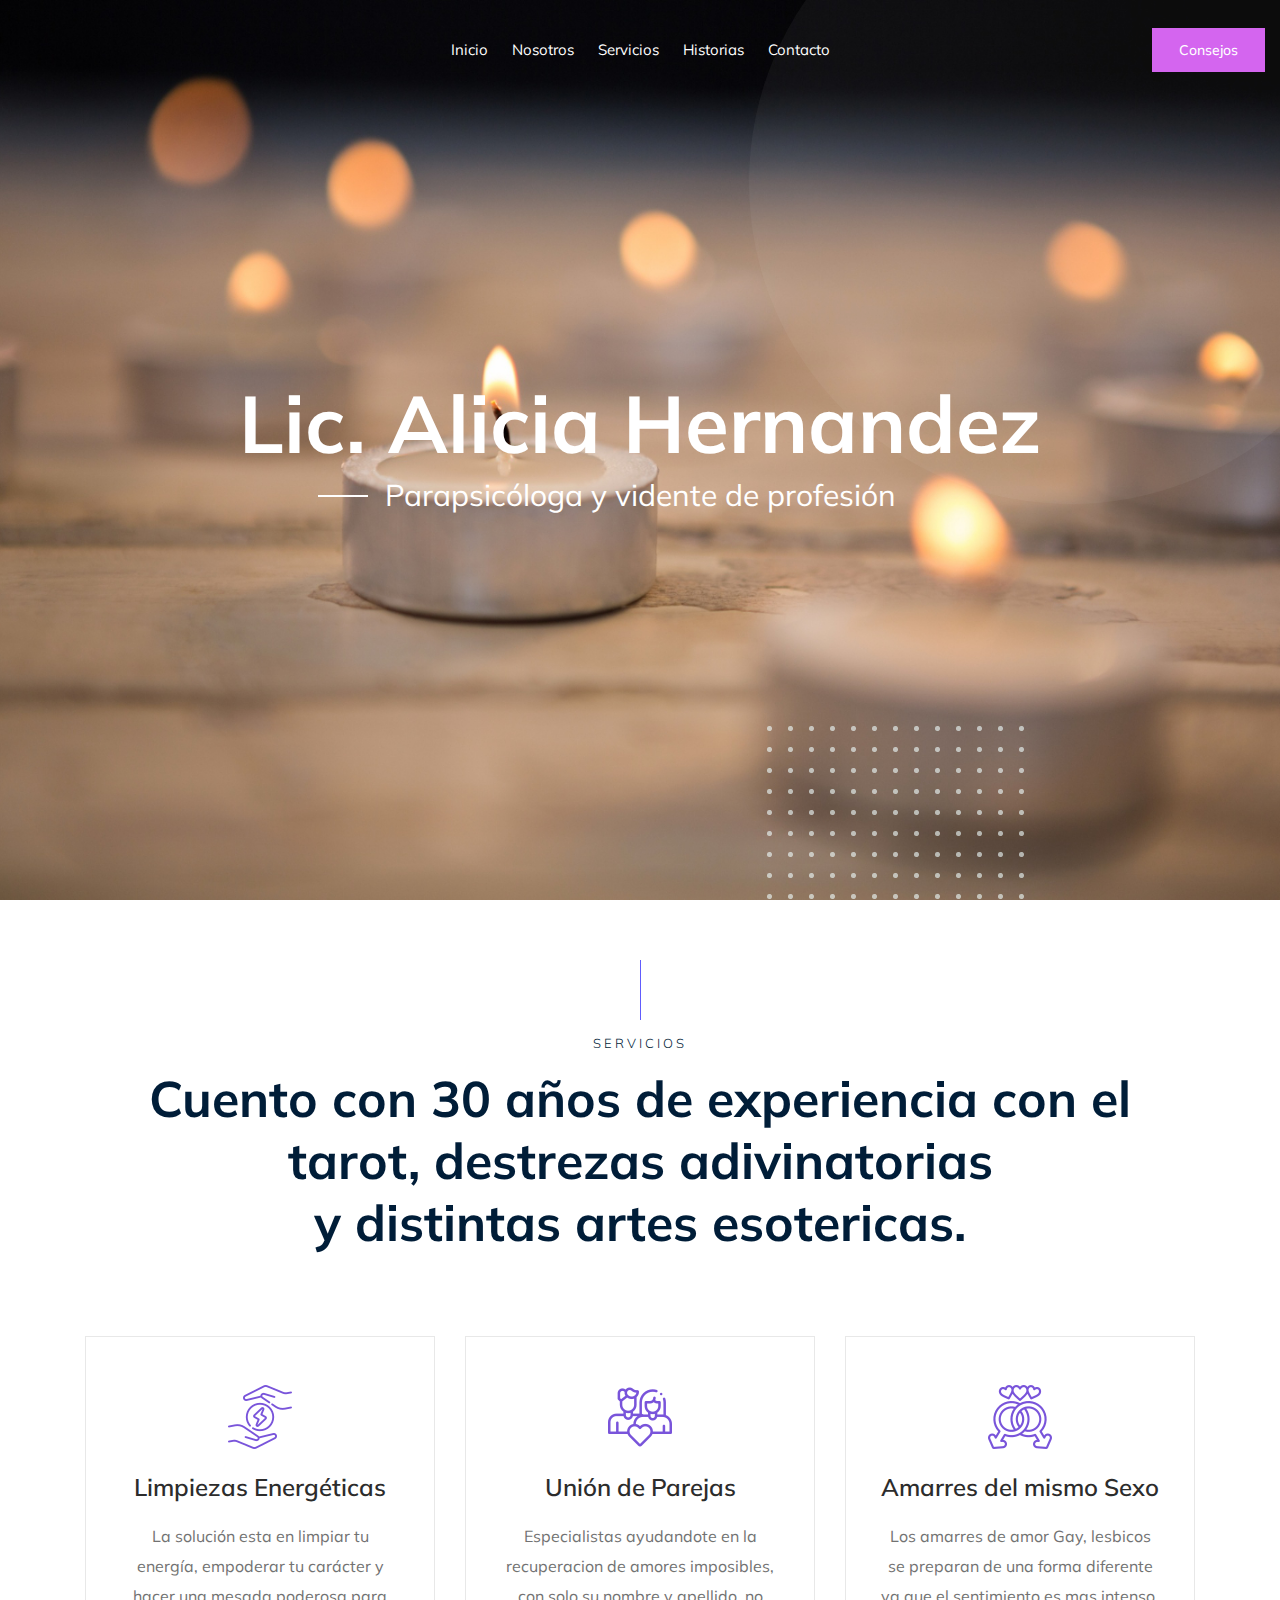
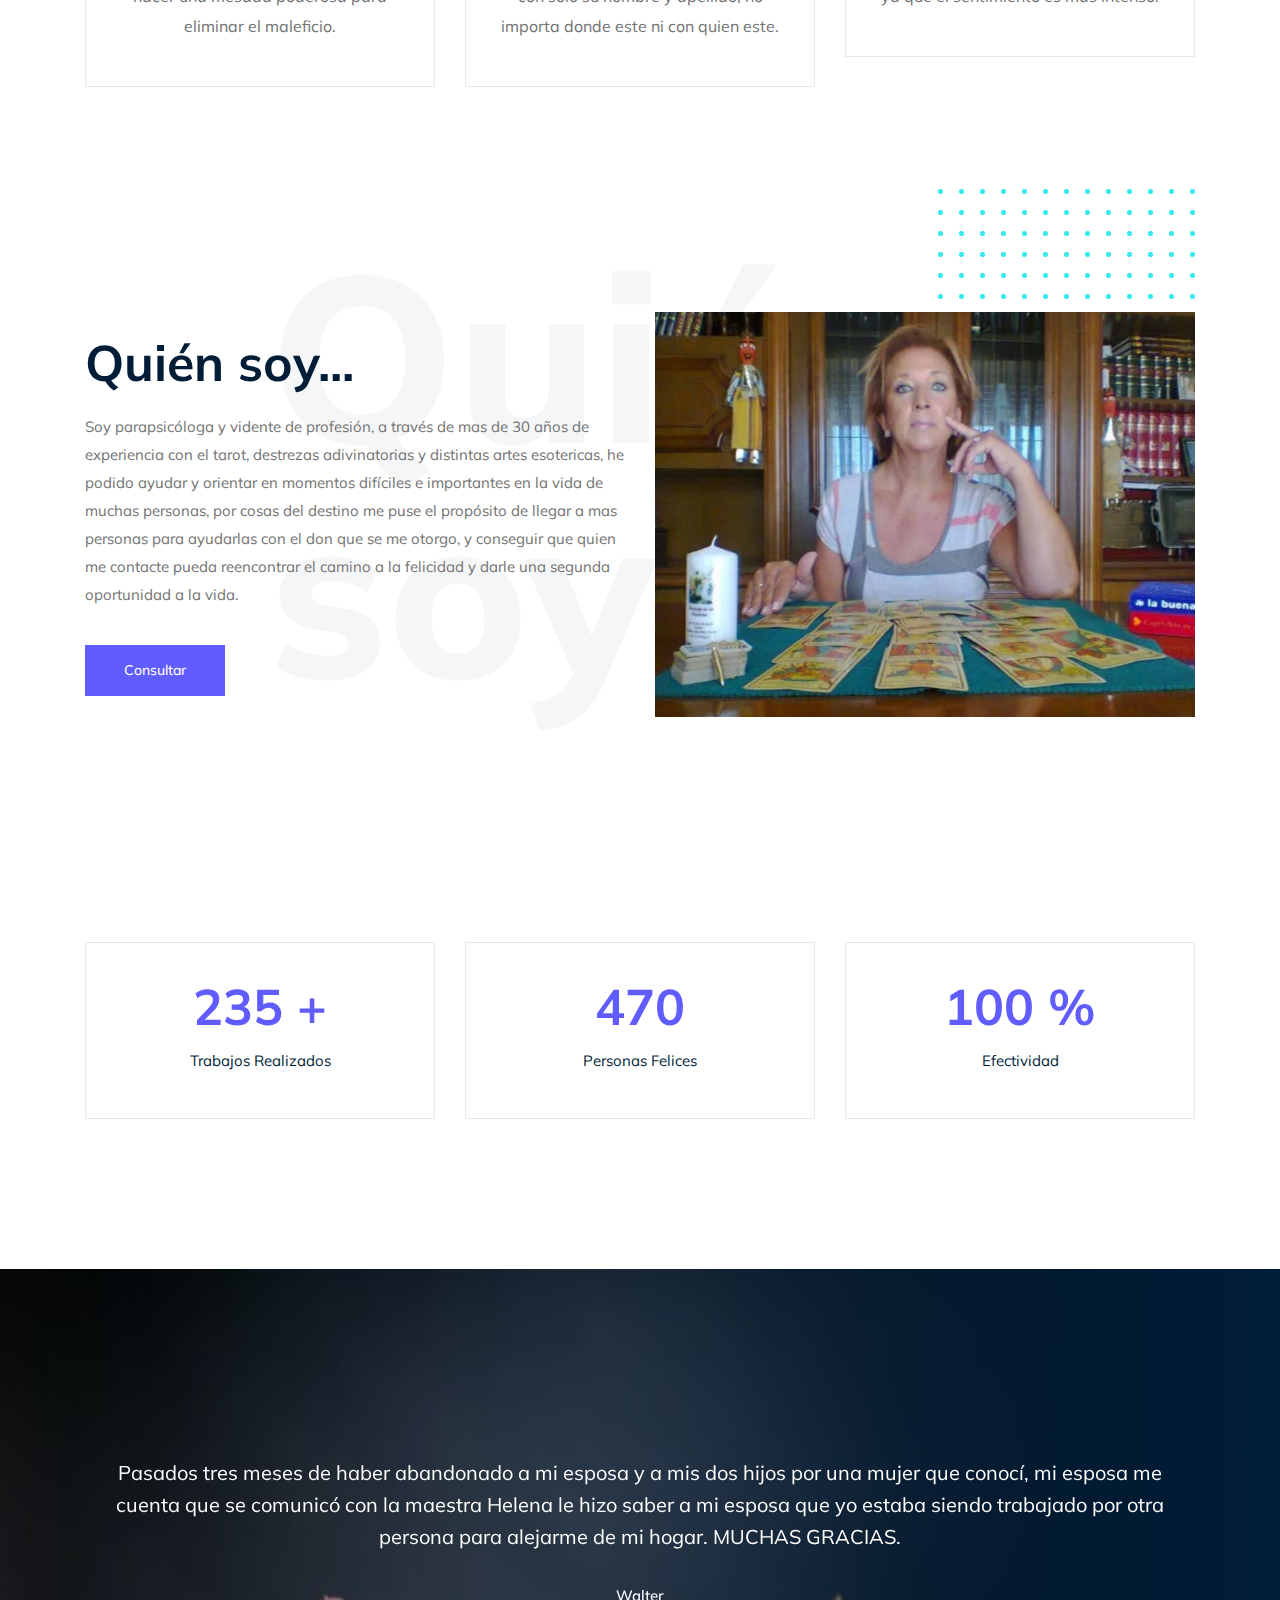
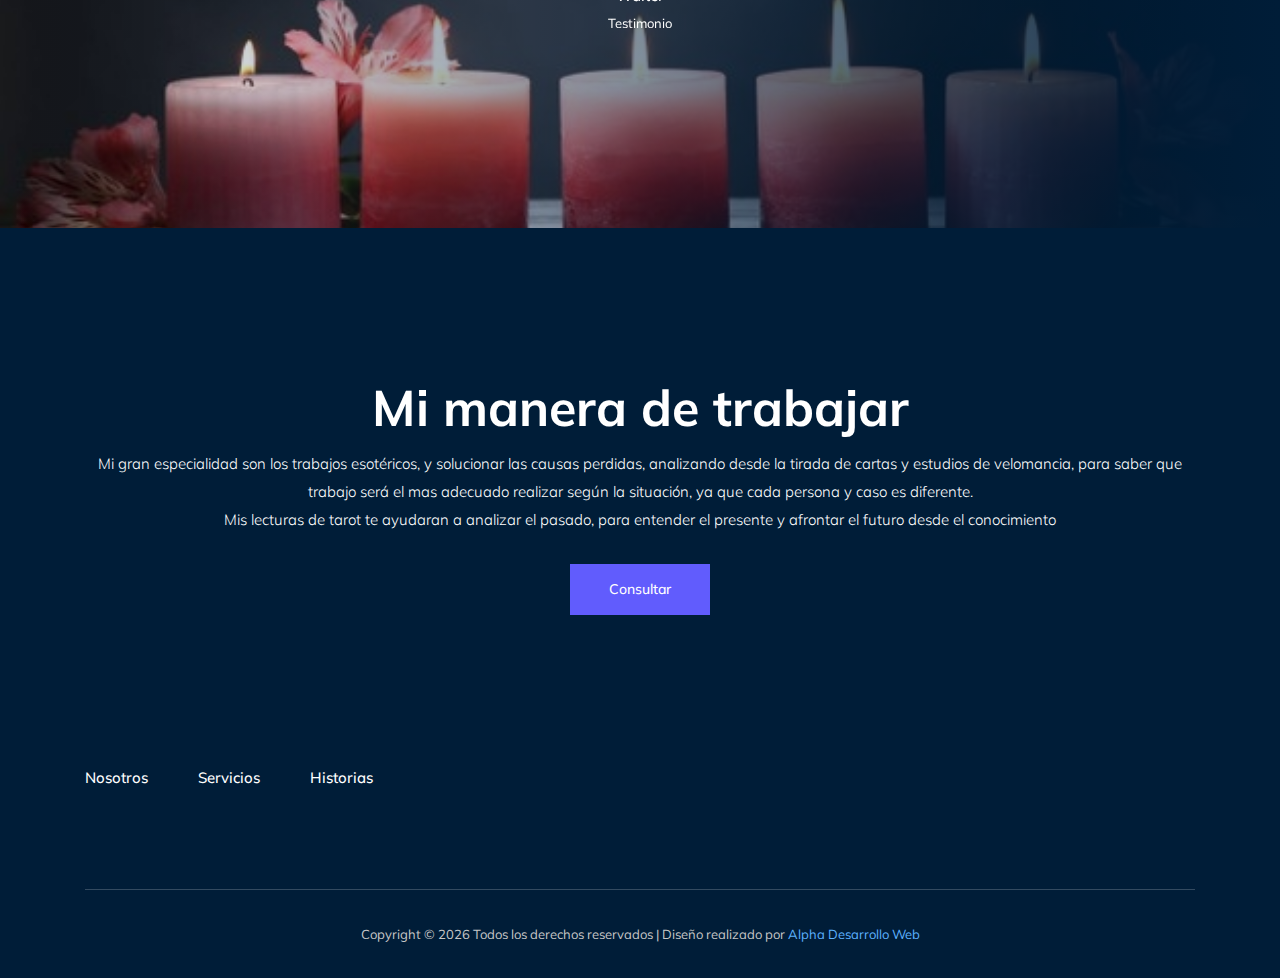
==== index.html @ 4497376e "Tarot-Nuevo" ====
<!doctype html>
<html class="no-js" lang="es">

<head>
    <meta charset="utf-8">
    <meta http-equiv="x-ua-compatible" content="ie=edge">
    <title>Orientación</title>
    <meta name="description" content="Orientación sobre el amor">
    <meta name="viewport" content="width=device-width, initial-scale=1">

    <!-- <link rel="manifest" href="site.webmanifest"> -->
    <!-- Place favicon.ico in the root directory -->

    <!-- CSS here -->
    <link rel="stylesheet" href="css/bootstrap.min.css">
    <link rel="stylesheet" href="css/owl.carousel.min.css">
    <link rel="stylesheet" href="css/magnific-popup.css">
    <link rel="stylesheet" href="css/font-awesome.min.css">
    <link rel="stylesheet" href="css/themify-icons.css">
    <link rel="stylesheet" href="css/nice-select.css">
    <link rel="stylesheet" href="css/flaticon.css">
    <link rel="stylesheet" href="css/gijgo.css">
    <link rel="stylesheet" href="css/animate.min.css">
    <link rel="stylesheet" href="css/slick.css">
    <link rel="stylesheet" href="css/slicknav.css">
    <link rel="stylesheet" href="css/style.css">
    <!-- <link rel="stylesheet" href="css/responsive.css"> -->
</head>

<body>
    <!--[if lte IE 9]>
            <p class="browserupgrade">You are using an <strong>outdated</strong> browser. Please <a href="https://browsehappy.com/">upgrade your browser</a> to improve your experience and security.</p>
        <![endif]-->

    <!-- header-start -->
    <header>
        <div class="header-area ">
            <div id="sticky-header" class="main-header-area">
                <div class="container-fluid">
                    <div class="row align-items-center">
                        <div class="col-xl-3 col-lg-2">

                        </div>
                        <div class="col-xl-6 col-lg-7">
                            <div class="main-menu  d-none d-lg-block">
                                <nav>
                                    <ul id="navigation">
                                        <li><a class="active" href="index.html">Inicio</a></li>
                                        <li><a href="about.html">Nosotros</a></li>
                                        <li><a href="services.html">Servicios</a></li>

                                        <li><a href="portfolio.html">Historias</a></li>


                                        <li><a href="contact.html">Contacto</a></li>
                                    </ul>
                                </nav>
                            </div>
                        </div>
                        <div class="col-xl-3 col-lg-3 d-none d-lg-block">
                            <div class="Appointment">
                                <div class="book_btn d-none d-lg-block">
                                    <a href="#">Consejos</a>
                                </div>
                            </div>
                        </div>
                        <div class="col-12">
                            <div class="mobile_menu d-block d-lg-none"></div>
                        </div>
                    </div>

                </div>
            </div>
        </div>
    </header>
    <!-- header-end -->

    <!-- slider_area_start -->
    <div class="slider_area">
        <div class="single_slider  d-flex align-items-center slider_bg_1">
            <div class="shap_pattern d-none d-lg-block">
                <img src="img/about/grid.png" alt="">
            </div>

            <div class="container">
                <div class="row align-items-center">
                    <div class="col-xl-12">
                        <div class="slider_text text-center">
                            <h3>
                                Lic. Alicia Hernandez
                            </h3>
                            <span>Parapsicóloga y vidente de profesión</span>
                        </div>
                    </div>
                </div>
            </div>
        </div>
    </div>
    <!-- slider_area_end -->

    <!-- service_area  -->
    <div class="service_area">
        <div class="container">
            <div class="row">
                <div class="col-xl-12">
                    <div class="section_title text-center mb-65">
                        <span>Servicios</span>
                        <h3>Cuento con 30 años de experiencia con el tarot, destrezas adivinatorias <br> y distintas artes esotericas.</h3>
                    </div>
                </div>
            </div>
            <div class="row">
                <div class="col-xl-4 col-md-4">
                    <div class="single_service text-center">
                        <div class="icon">
                            <img src="img/svg_icon/ahorra-energia.png" alt="persona ahorrando energia">
                        </div>
                        <h3>Limpiezas Energéticas</h3>
                        <p>La solución esta en limpiar tu energía, empoderar tu carácter y hacer una mesada poderosa para eliminar el maleficio.</p>
                    </div>
                </div>
                <div class="col-xl-4 col-md-4">
                    <div class="single_service text-center">
                        <div class="icon">
                            <img src="img/svg_icon/pareja.png" alt="pareja feliz">
                        </div>
                        <h3>Unión de Parejas</h3>
                        <p>Especialistas ayudandote en la recuperacion de amores imposibles, con solo su nombre y apellido, no importa donde este ni con quien este.</p>
                    </div>
                </div>
                <div class="col-xl-4 col-md-4">
                    <div class="single_service text-center">
                        <div class="icon">
                            <img src="img/svg_icon/gay.png" alt="parejas felices">
                        </div>
                        <h3>Amarres del mismo Sexo</h3>
                        <p>Los amarres de amor Gay, lesbicos se preparan de una forma diferente ya que el sentimiento es mas intenso.</p>
                    </div>
                </div>
            </div>
        </div>
    </div>
    <!--/ service_area  -->



    <!-- about_me  -->
    <div class="about_me">
        <div class="about_large_title d-none d-lg-block">
            Quién soy
        </div>
        <div class="container">
            <div class="row align-items-center">
                <div class="col-xl-6 col-md-6">
                    <div class="about_e_details">
                        <h3>Quién soy...</h3>
                        <p>Soy parapsicóloga y vidente de profesión, a través de mas de 30 años de experiencia con el tarot, destrezas adivinatorias y distintas artes esotericas, he podido ayudar y orientar en momentos difíciles e importantes en la vida
                            de muchas personas, por cosas del destino me puse el propósito de llegar a mas personas para ayudarlas con el don que se me otorgo, y conseguir que quien me contacte pueda reencontrar el camino a la felicidad y darle una segunda
                            oportunidad a la vida.</p>
                        <div class="download_cv">
                            <a class="boxed-btn3" href="#">Consultar</a>
                        </div>
                    </div>
                </div>
                <div class="col-xl-6 col-md-6">
                    <div class="about_img">
                        <div class="color_pattern d-none d-lg-block">
                            <img src="img/about/color_grid.png" alt="color especial de imagen">
                        </div>
                        <div class="my_Pic">
                            <img src="img/about/tarot8.png" alt="foto de persona trabajando">
                        </div>
                    </div>
                </div>
            </div>
        </div>
    </div>
    <!--/ about_me  -->

    <div class="counter_area">
        <div class="container">
            <div class="row">
                <div class="col-xl-4 col-md-4">
                    <div class="single_counter text-center">
                        <h3>
                            <span class="counter">235 </span><span>+</span>
                        </h3>
                        <p>Trabajos Realizados</p>
                    </div>
                </div>
                <div class="col-xl-4 col-md-4">
                    <div class="single_counter text-center">
                        <h3>
                            <span class="counter">470 </span>
                        </h3>
                        <p>Personas Felices</p>
                    </div>
                </div>
                <div class="col-xl-4 col-md-4">
                    <div class="single_counter text-center">
                        <h3>
                            <span class="counter">100 </span> <span>%</span>
                        </h3>
                        <p>Efectividad</p>
                    </div>
                </div>
            </div>
        </div>
    </div>
    <!-- testimonial_area  -->
    <div class="testimonial_area ">
        <div class="container">
            <div class="row">
                <div class="col-xl-12">
                    <div class="testmonial_active owl-carousel">
                        <div class="single_carousel">
                            <div class="single_testmonial text-center">
                                <div class="quote">
                                    <img src="img/testmonial/quote.svg" alt="">
                                </div>
                                <p>Pasados tres meses de haber abandonado a mi esposa y a mis dos hijos por una mujer que conocí, mi esposa me cuenta que se comunicó <br> con la maestra Helena le hizo saber a mi esposa que yo estaba <br> siendo trabajado
                                    por otra persona para alejarme de mi hogar. MUCHAS GRACIAS. </p>
                                <div class="testmonial_author">

                                    <h3>Walter</h3>
                                    <span>Testimonio</span>
                                </div>
                            </div>
                        </div>
                        <div class="single_carousel">
                            <div class="single_testmonial text-center">
                                <div class="quote">
                                    <img src="img/testmonial/quote.svg" alt="">
                                </div>
                                <p>Escribo este testimonio no solo por un dar un agradecimiento infinito si no también para que otras personas que al igual que yo <br> ufrían día y noche sin encontrar una luz una salida tengan la oportunidad de recibir una
                                    orientación sincera y <br> profesional con la cual encuentren paz y solución definitiva a sus problemas. Gracias Helena puedo decir que soy feliz de nuevo.
                                </p>
                                <div class="testmonial_author">

                                    <h3>Ludmila</h3>
                                    <span>Testimonio</span>
                                </div>
                            </div>
                        </div>
                        <div class="single_carousel">
                            <div class="single_testmonial text-center">
                                <div class="quote">
                                    <img src="img/testmonial/quote.svg" alt="">
                                </div>
                                <p>Les contare que me engañaron en varias oportunidades, Hasta que conocí a Helena por un anuncio que circulaba en Internet, la contacte, conversamos y me pidió que le contara mi problema para ver si podía ayudarme y <br>                                    me dijo que si había solución, pero al final con tanta duda quede con Helena para que hiciera el trabajo de amarre, en menos de lo que yo esperaba después de hacer el trabajo <br> de amarre mi pareja regresó. Ella regreso
                                    gracias al trabajo del la maestra Helena, recomiendo ciegamente sus trabajos. </p>
                                <div class="testmonial_author">

                                    <h3>Jhonatan</h3>
                                    <span>Testimonio</span>
                                </div>
                            </div>
                        </div>
                    </div>
                </div>
            </div>
        </div>
    </div>
    <!-- /testimonial_area  -->

    <div class="discuss_projects">
        <div class="container">
            <div class="row">
                <div class="col-xl-12">
                    <div class="project_text text-center">
                        <h3>Mi manera de trabajar</h3>
                        <p>Mi gran especialidad son los trabajos esotéricos, y solucionar las causas perdidas, analizando desde la tirada de cartas y estudios de velomancia, para saber que trabajo será el mas adecuado realizar según la situación, ya que
                            cada persona y caso es diferente. <br> Mis lecturas de tarot te ayudaran a analizar el pasado, para entender el presente y afrontar el futuro desde el conocimiento</p>
                        <a class="boxed-btn3" href="#">Consultar</a>
                    </div>
                </div>
            </div>
        </div>
    </div>

    <!-- footer start -->
    <footer class="footer">
        <div class="footer_top">
            <div class="container">
                <div class="row align-items-center">
                    <div class="col-xl-6 col-md-6">
                        <div class="menu_links">
                            <ul>
                                <li><a href="#">Nosotros</a></li>
                                <li><a href="#">Servicios</a></li>
                                <li><a href="#">Historias</a></li>
                            </ul>
                        </div>
                    </div>

                </div>
            </div>
        </div>
        <div class="copy-right_text">
            <div class="container">
                <div class="footer_border"></div>
                <div class="row">
                    <div class="col-xl-12">
                        <p class="copy_right text-center">
                            <!-- Link back to Colorlib can't be removed. Template is licensed under CC BY 3.0. -->
                            Copyright &copy;
                            <script>
                                document.write(new Date().getFullYear());
                            </script> Todos los derechos reservados | Diseño realizado por <a href="https://alphadesarrolloweb.com.ar" target="_blank">Alpha Desarrollo Web</a>
                            <!-- Link back to Colorlib can't be removed. Template is licensed under CC BY 3.0. -->
                        </p>
                    </div>
                </div>
            </div>
        </div>
    </footer>
    <!--/ footer end  -->

    <!-- JS here -->
    <script src="js/vendor/modernizr-3.5.0.min.js"></script>
    <script src="js/vendor/jquery-1.12.4.min.js"></script>
    <script src="js/popper.min.js"></script>
    <script src="js/bootstrap.min.js"></script>
    <script src="js/owl.carousel.min.js"></script>
    <script src="js/isotope.pkgd.min.js"></script>
    <script src="js/ajax-form.js"></script>
    <script src="js/waypoints.min.js"></script>
    <script src="js/jquery.counterup.min.js"></script>
    <script src="js/imagesloaded.pkgd.min.js"></script>
    <script src="js/scrollIt.js"></script>
    <script src="js/jquery.scrollUp.min.js"></script>
    <script src="js/wow.min.js"></script>
    <script src="js/nice-select.min.js"></script>
    <script src="js/jquery.slicknav.min.js"></script>
    <script src="js/jquery.magnific-popup.min.js"></script>
    <script src="js/plugins.js"></script>
    <script src="js/gijgo.min.js"></script>

    <!--contact js-->
    <script src="js/contact.js"></script>
    <script src="js/jquery.ajaxchimp.min.js"></script>
    <script src="js/jquery.form.js"></script>
    <script src="js/jquery.validate.min.js"></script>
    <script src="js/mail-script.js"></script>

    <script src="js/main.js"></script>
</body>

</html>
---- css/themify-icons.css ----
@font-face {
	font-family: 'themify';
	src:url('../fonts/themify.eot?-fvbane');
	src:url('../fonts/themify.eot?#iefix-fvbane') format('embedded-opentype'),
		url('../fonts/themify.woff?-fvbane') format('woff'),
		url('../fonts/themify.ttf?-fvbane') format('truetype'),
		url('../fonts/themify.svg?-fvbane#themify') format('svg');
	font-weight: normal;
	font-style: normal;
}

[class^="ti-"], [class*=" ti-"] {
	font-family: 'themify';
	/* speak: none; */
	font-style: normal;
	font-weight: normal;
	font-variant: normal;
	text-transform: none;
	line-height: 1;

	/* Better Font Rendering =========== */
	-webkit-font-smoothing: antialiased;
	-moz-osx-font-smoothing: grayscale;
}

.ti-wand:before {
	content: "\e600";
}
.ti-volume:before {
	content: "\e601";
}
.ti-user:before {
	content: "\e602";
}
.ti-unlock:before {
	content: "\e603";
}
.ti-unlink:before {
	content: "\e604";
}
.ti-trash:before {
	content: "\e605";
}
.ti-thought:before {
	content: "\e606";
}
.ti-target:before {
	content: "\e607";
}
.ti-tag:before {
	content: "\e608";
}
.ti-tablet:before {
	content: "\e609";
}
.ti-star:before {
	content: "\e60a";
}
.ti-spray:before {
	content: "\e60b";
}
.ti-signal:before {
	content: "\e60c";
}
.ti-shopping-cart:before {
	content: "\e60d";
}
.ti-shopping-cart-full:before {
	content: "\e60e";
}
.ti-settings:before {
	content: "\e60f";
}
.ti-search:before {
	content: "\e610";
}
.ti-zoom-in:before {
	content: "\e611";
}
.ti-zoom-out:before {
	content: "\e612";
}
.ti-cut:before {
	content: "\e613";
}
.ti-ruler:before {
	content: "\e614";
}
.ti-ruler-pencil:before {
	content: "\e615";
}
.ti-ruler-alt:before {
	content: "\e616";
}
.ti-bookmark:before {
	content: "\e617";
}
.ti-bookmark-alt:before {
	content: "\e618";
}
.ti-reload:before {
	content: "\e619";
}
.ti-plus:before {
	content: "\e61a";
}
.ti-pin:before {
	content: "\e61b";
}
.ti-pencil:before {
	content: "\e61c";
}
.ti-pencil-alt:before {
	content: "\e61d";
}
.ti-paint-roller:before {
	content: "\e61e";
}
.ti-paint-bucket:before {
	content: "\e61f";
}
.ti-na:before {
	content: "\e620";
}
.ti-mobile:before {
	content: "\e621";
}
.ti-minus:before {
	content: "\e622";
}
.ti-medall:before {
	content: "\e623";
}
.ti-medall-alt:before {
	content: "\e624";
}
.ti-marker:before {
	content: "\e625";
}
.ti-marker-alt:before {
	content: "\e626";
}
.ti-arrow-up:before {
	content: "\e627";
}
.ti-arrow-right:before {
	content: "\e628";
}
.ti-arrow-left:before {
	content: "\e629";
}
.ti-arrow-down:before {
	content: "\e62a";
}
.ti-lock:before {
	content: "\e62b";
}
.ti-location-arrow:before {
	content: "\e62c";
}
.ti-link:before {
	content: "\e62d";
}
.ti-layout:before {
	content: "\e62e";
}
.ti-layers:before {
	content: "\e62f";
}
.ti-layers-alt:before {
	content: "\e630";
}
.ti-key:before {
	content: "\e631";
}
.ti-import:before {
	content: "\e632";
}
.ti-image:before {
	content: "\e633";
}
.ti-heart:before {
	content: "\e634";
}
.ti-heart-broken:before {
	content: "\e635";
}
.ti-hand-stop:before {
	content: "\e636";
}
.ti-hand-open:before {
	content: "\e637";
}
.ti-hand-drag:before {
	content: "\e638";
}
.ti-folder:before {
	content: "\e639";
}
.ti-flag:before {
	content: "\e63a";
}
.ti-flag-alt:before {
	content: "\e63b";
}
.ti-flag-alt-2:before {
	content: "\e63c";
}
.ti-eye:before {
	content: "\e63d";
}
.ti-export:before {
	content: "\e63e";
}
.ti-exchange-vertical:before {
	content: "\e63f";
}
.ti-desktop:before {
	content: "\e640";
}
.ti-cup:before {
	content: "\e641";
}
.ti-crown:before {
	content: "\e642";
}
.ti-comments:before {
	content: "\e643";
}
.ti-comment:before {
	content: "\e644";
}
.ti-comment-alt:before {
	content: "\e645";
}
.ti-close:before {
	content: "\e646";
}
.ti-clip:before {
	content: "\e647";
}
.ti-angle-up:before {
	content: "\e648";
}
.ti-angle-right:before {
	content: "\e649";
}
.ti-angle-left:before {
	content: "\e64a";
}
.ti-angle-down:before {
	content: "\e64b";
}
.ti-check:before {
	content: "\e64c";
}
.ti-check-box:before {
	content: "\e64d";
}
.ti-camera:before {
	content: "\e64e";
}
.ti-announcement:before {
	content: "\e64f";
}
.ti-brush:before {
	content: "\e650";
}
.ti-briefcase:before {
	content: "\e651";
}
.ti-bolt:before {
	content: "\e652";
}
.ti-bolt-alt:before {
	content: "\e653";
}
.ti-blackboard:before {
	content: "\e654";
}
.ti-bag:before {
	content: "\e655";
}
.ti-move:before {
	content: "\e656";
}
.ti-arrows-vertical:before {
	content: "\e657";
}
.ti-arrows-horizontal:before {
	content: "\e658";
}
.ti-fullscreen:before {
	content: "\e659";
}
.ti-arrow-top-right:before {
	content: "\e65a";
}
.ti-arrow-top-left:before {
	content: "\e65b";
}
.ti-arrow-circle-up:before {
	content: "\e65c";
}
.ti-arrow-circle-right:before {
	content: "\e65d";
}
.ti-arrow-circle-left:before {
	content: "\e65e";
}
.ti-arrow-circle-down:before {
	content: "\e65f";
}
.ti-angle-double-up:before {
	content: "\e660";
}
.ti-angle-double-right:before {
	content: "\e661";
}
.ti-angle-double-left:before {
	content: "\e662";
}
.ti-angle-double-down:before {
	content: "\e663";
}
.ti-zip:before {
	content: "\e664";
}
.ti-world:before {
	content: "\e665";
}
.ti-wheelchair:before {
	content: "\e666";
}
.ti-view-list:before {
	content: "\e667";
}
.ti-view-list-alt:before {
	content: "\e668";
}
.ti-view-grid:before {
	content: "\e669";
}
.ti-uppercase:before {
	content: "\e66a";
}
.ti-upload:before {
	content: "\e66b";
}
.ti-underline:before {
	content: "\e66c";
}
.ti-truck:before {
	content: "\e66d";
}
.ti-timer:before {
	content: "\e66e";
}
.ti-ticket:before {
	content: "\e66f";
}
.ti-thumb-up:before {
	content: "\e670";
}
.ti-thumb-down:before {
	content: "\e671";
}
.ti-text:before {
	content: "\e672";
}
.ti-stats-up:before {
	content: "\e673";
}
.ti-stats-down:before {
	content: "\e674";
}
.ti-split-v:before {
	content: "\e675";
}
.ti-split-h:before {
	content: "\e676";
}
.ti-smallcap:before {
	content: "\e677";
}
.ti-shine:before {
	content: "\e678";
}
.ti-shift-right:before {
	content: "\e679";
}
.ti-shift-left:before {
	content: "\e67a";
}
.ti-shield:before {
	content: "\e67b";
}
.ti-notepad:before {
	content: "\e67c";
}
.ti-server:before {
	content: "\e67d";
}
.ti-quote-right:before {
	content: "\e67e";
}
.ti-quote-left:before {
	content: "\e67f";
}
.ti-pulse:before {
	content: "\e680";
}
.ti-printer:before {
	content: "\e681";
}
.ti-power-off:before {
	content: "\e682";
}
.ti-plug:before {
	content: "\e683";
}
.ti-pie-chart:before {
	content: "\e684";
}
.ti-paragraph:before {
	content: "\e685";
}
.ti-panel:before {
	content: "\e686";
}
.ti-package:before {
	content: "\e687";
}
.ti-music:before {
	content: "\e688";
}
.ti-music-alt:before {
	content: "\e689";
}
.ti-mouse:before {
	content: "\e68a";
}
.ti-mouse-alt:before {
	content: "\e68b";
}
.ti-money:before {
	content: "\e68c";
}
.ti-microphone:before {
	content: "\e68d";
}
.ti-menu:before {
	content: "\e68e";
}
.ti-menu-alt:before {
	content: "\e68f";
}
.ti-map:before {
	content: "\e690";
}
.ti-map-alt:before {
	content: "\e691";
}
.ti-loop:before {
	content: "\e692";
}
.ti-location-pin:before {
	content: "\e693";
}
.ti-list:before {
	content: "\e694";
}
.ti-light-bulb:before {
	content: "\e695";
}
.ti-Italic:before {
	content: "\e696";
}
.ti-info:before {
	content: "\e697";
}
.ti-infinite:before {
	content: "\e698";
}
.ti-id-badge:before {
	content: "\e699";
}
.ti-hummer:before {
	content: "\e69a";
}
.ti-home:before {
	content: "\e69b";
}
.ti-help:before {
	content: "\e69c";
}
.ti-headphone:before {
	content: "\e69d";
}
.ti-harddrives:before {
	content: "\e69e";
}
.ti-harddrive:before {
	content: "\e69f";
}
.ti-gift:before {
	content: "\e6a0";
}
.ti-game:before {
	content: "\e6a1";
}
.ti-filter:before {
	content: "\e6a2";
}
.ti-files:before {
	content: "\e6a3";
}
.ti-file:before {
	content: "\e6a4";
}
.ti-eraser:before {
	content: "\e6a5";
}
.ti-envelope:before {
	content: "\e6a6";
}
.ti-download:before {
	content: "\e6a7";
}
.ti-direction:before {
	content: "\e6a8";
}
.ti-direction-alt:before {
	content: "\e6a9";
}
.ti-dashboard:before {
	content: "\e6aa";
}
.ti-control-stop:before {
	content: "\e6ab";
}
.ti-control-shuffle:before {
	content: "\e6ac";
}
.ti-control-play:before {
	content: "\e6ad";
}
.ti-control-pause:before {
	content: "\e6ae";
}
.ti-control-forward:before {
	content: "\e6af";
}
.ti-control-backward:before {
	content: "\e6b0";
}
.ti-cloud:before {
	content: "\e6b1";
}
.ti-cloud-up:before {
	content: "\e6b2";
}
.ti-cloud-down:before {
	content: "\e6b3";
}
.ti-clipboard:before {
	content: "\e6b4";
}
.ti-car:before {
	content: "\e6b5";
}
.ti-calendar:before {
	content: "\e6b6";
}
.ti-book:before {
	content: "\e6b7";
}
.ti-bell:before {
	content: "\e6b8";
}
.ti-basketball:before {
	content: "\e6b9";
}
.ti-bar-chart:before {
	content: "\e6ba";
}
.ti-bar-chart-alt:before {
	content: "\e6bb";
}
.ti-back-right:before {
	content: "\e6bc";
}
.ti-back-left:before {
	content: "\e6bd";
}
.ti-arrows-corner:before {
	content: "\e6be";
}
.ti-archive:before {
	content: "\e6bf";
}
.ti-anchor:before {
	content: "\e6c0";
}
.ti-align-right:before {
	content: "\e6c1";
}
.ti-align-left:before {
	content: "\e6c2";
}
.ti-align-justify:before {
	content: "\e6c3";
}
.ti-align-center:before {
	content: "\e6c4";
}
.ti-alert:before {
	content: "\e6c5";
}
.ti-alarm-clock:before {
	content: "\e6c6";
}
.ti-agenda:before {
	content: "\e6c7";
}
.ti-write:before {
	content: "\e6c8";
}
.ti-window:before {
	content: "\e6c9";
}
.ti-widgetized:before {
	content: "\e6ca";
}
.ti-widget:before {
	content: "\e6cb";
}
.ti-widget-alt:before {
	content: "\e6cc";
}
.ti-wallet:before {
	content: "\e6cd";
}
.ti-video-clapper:before {
	content: "\e6ce";
}
.ti-video-camera:before {
	content: "\e6cf";
}
.ti-vector:before {
	content: "\e6d0";
}
.ti-themify-logo:before {
	content: "\e6d1";
}
.ti-themify-favicon:before {
	content: "\e6d2";
}
.ti-themify-favicon-alt:before {
	content: "\e6d3";
}
.ti-support:before {
	content: "\e6d4";
}
.ti-stamp:before {
	content: "\e6d5";
}
.ti-split-v-alt:before {
	content: "\e6d6";
}
.ti-slice:before {
	content: "\e6d7";
}
.ti-shortcode:before {
	content: "\e6d8";
}
.ti-shift-right-alt:before {
	content: "\e6d9";
}
.ti-shift-left-alt:before {
	content: "\e6da";
}
.ti-ruler-alt-2:before {
	content: "\e6db";
}
.ti-receipt:before {
	content: "\e6dc";
}
.ti-pin2:before {
	content: "\e6dd";
}
.ti-pin-alt:before {
	content: "\e6de";
}
.ti-pencil-alt2:before {
	content: "\e6df";
}
.ti-palette:before {
	content: "\e6e0";
}
.ti-more:before {
	content: "\e6e1";
}
.ti-more-alt:before {
	content: "\e6e2";
}
.ti-microphone-alt:before {
	content: "\e6e3";
}
.ti-magnet:before {
	content: "\e6e4";
}
.ti-line-double:before {
	content: "\e6e5";
}
.ti-line-dotted:before {
	content: "\e6e6";
}
.ti-line-dashed:before {
	content: "\e6e7";
}
.ti-layout-width-full:before {
	content: "\e6e8";
}
.ti-layout-width-default:before {
	content: "\e6e9";
}
.ti-layout-width-default-alt:before {
	content: "\e6ea";
}
.ti-layout-tab:before {
	content: "\e6eb";
}
.ti-layout-tab-window:before {
	content: "\e6ec";
}
.ti-layout-tab-v:before {
	content: "\e6ed";
}
.ti-layout-tab-min:before {
	content: "\e6ee";
}
.ti-layout-slider:before {
	content: "\e6ef";
}
.ti-layout-slider-alt:before {
	content: "\e6f0";
}
.ti-layout-sidebar-right:before {
	content: "\e6f1";
}
.ti-layout-sidebar-none:before {
	content: "\e6f2";
}
.ti-layout-sidebar-left:before {
	content: "\e6f3";
}
.ti-layout-placeholder:before {
	content: "\e6f4";
}
.ti-layout-menu:before {
	content: "\e6f5";
}
.ti-layout-menu-v:before {
	content: "\e6f6";
}
.ti-layout-menu-separated:before {
	content: "\e6f7";
}
.ti-layout-menu-full:before {
	content: "\e6f8";
}
.ti-layout-media-right-alt:before {
	content: "\e6f9";
}
.ti-layout-media-right:before {
	content: "\e6fa";
}
.ti-layout-media-overlay:before {
	content: "\e6fb";
}
.ti-layout-media-overlay-alt:before {
	content: "\e6fc";
}
.ti-layout-media-overlay-alt-2:before {
	content: "\e6fd";
}
.ti-layout-media-left-alt:before {
	content: "\e6fe";
}
.ti-layout-media-left:before {
	content: "\e6ff";
}
.ti-layout-media-center-alt:before {
	content: "\e700";
}
.ti-layout-media-center:before {
	content: "\e701";
}
.ti-layout-list-thumb:before {
	content: "\e702";
}
.ti-layout-list-thumb-alt:before {
	content: "\e703";
}
.ti-layout-list-post:before {
	content: "\e704";
}
.ti-layout-list-large-image:before {
	content: "\e705";
}
.ti-layout-line-solid:before {
	content: "\e706";
}
.ti-layout-grid4:before {
	content: "\e707";
}
.ti-layout-grid3:before {
	content: "\e708";
}
.ti-layout-grid2:before {
	content: "\e709";
}
.ti-layout-grid2-thumb:before {
	content: "\e70a";
}
.ti-layout-cta-right:before {
	content: "\e70b";
}
.ti-layout-cta-left:before {
	content: "\e70c";
}
.ti-layout-cta-center:before {
	content: "\e70d";
}
.ti-layout-cta-btn-right:before {
	content: "\e70e";
}
.ti-layout-cta-btn-left:before {
	content: "\e70f";
}
.ti-layout-column4:before {
	content: "\e710";
}
.ti-layout-column3:before {
	content: "\e711";
}
.ti-layout-column2:before {
	content: "\e712";
}
.ti-layout-accordion-separated:before {
	content: "\e713";
}
.ti-layout-accordion-merged:before {
	content: "\e714";
}
.ti-layout-accordion-list:before {
	content: "\e715";
}
.ti-ink-pen:before {
	content: "\e716";
}
.ti-info-alt:before {
	content: "\e717";
}
.ti-help-alt:before {
	content: "\e718";
}
.ti-headphone-alt:before {
	content: "\e719";
}
.ti-hand-point-up:before {
	content: "\e71a";
}
.ti-hand-point-right:before {
	content: "\e71b";
}
.ti-hand-point-left:before {
	content: "\e71c";
}
.ti-hand-point-down:before {
	content: "\e71d";
}
.ti-gallery:before {
	content: "\e71e";
}
.ti-face-smile:before {
	content: "\e71f";
}
.ti-face-sad:before {
	content: "\e720";
}
.ti-credit-card:before {
	content: "\e721";
}
.ti-control-skip-forward:before {
	content: "\e722";
}
.ti-control-skip-backward:before {
	content: "\e723";
}
.ti-control-record:before {
	content: "\e724";
}
.ti-control-eject:before {
	content: "\e725";
}
.ti-comments-smiley:before {
	content: "\e726";
}
.ti-brush-alt:before {
	content: "\e727";
}
.ti-youtube:before {
	content: "\e728";
}
.ti-vimeo:before {
	content: "\e729";
}
.ti-twitter:before {
	content: "\e72a";
}
.ti-time:before {
	content: "\e72b";
}
.ti-tumblr:before {
	content: "\e72c";
}
.ti-skype:before {
	content: "\e72d";
}
.ti-share:before {
	content: "\e72e";
}
.ti-share-alt:before {
	content: "\e72f";
}
.ti-rocket:before {
	content: "\e730";
}
.ti-pinterest:before {
	content: "\e731";
}
.ti-new-window:before {
	content: "\e732";
}
.ti-microsoft:before {
	content: "\e733";
}
.ti-list-ol:before {
	content: "\e734";
}
.ti-linkedin:before {
	content: "\e735";
}
.ti-layout-sidebar-2:before {
	content: "\e736";
}
.ti-layout-grid4-alt:before {
	content: "\e737";
}
.ti-layout-grid3-alt:before {
	content: "\e738";
}
.ti-layout-grid2-alt:before {
	content: "\e739";
}
.ti-layout-column4-alt:before {
	content: "\e73a";
}
.ti-layout-column3-alt:before {
	content: "\e73b";
}
.ti-layout-column2-alt:before {
	content: "\e73c";
}
.ti-instagram:before {
	content: "\e73d";
}
.ti-google:before {
	content: "\e73e";
}
.ti-github:before {
	content: "\e73f";
}
.ti-flickr:before {
	content: "\e740";
}
.ti-facebook:before {
	content: "\e741";
}
.ti-dropbox:before {
	content: "\e742";
}
.ti-dribbble:before {
	content: "\e743";
}
.ti-apple:before {
	content: "\e744";
}
.ti-android:before {
	content: "\e745";
}
.ti-save:before {
	content: "\e746";
}
.ti-save-alt:before {
	content: "\e747";
}
.ti-yahoo:before {
	content: "\e748";
}
.ti-wordpress:before {
	content: "\e749";
}
.ti-vimeo-alt:before {
	content: "\e74a";
}
.ti-twitter-alt:before {
	content: "\e74b";
}
.ti-tumblr-alt:before {
	content: "\e74c";
}
.ti-trello:before {
	content: "\e74d";
}
.ti-stack-overflow:before {
	content: "\e74e";
}
.ti-soundcloud:before {
	content: "\e74f";
}
.ti-sharethis:before {
	content: "\e750";
}
.ti-sharethis-alt:before {
	content: "\e751";
}
.ti-reddit:before {
	content: "\e752";
}
.ti-pinterest-alt:before {
	content: "\e753";
}
.ti-microsoft-alt:before {
	content: "\e754";
}
.ti-linux:before {
	content: "\e755";
}
.ti-jsfiddle:before {
	content: "\e756";
}
.ti-joomla:before {
	content: "\e757";
}
.ti-html5:before {
	content: "\e758";
}
.ti-flickr-alt:before {
	content: "\e759";
}
.ti-email:before {
	content: "\e75a";
}
.ti-drupal:before {
	content: "\e75b";
}
.ti-dropbox-alt:before {
	content: "\e75c";
}
.ti-css3:before {
	content: "\e75d";
}
.ti-rss:before {
	content: "\e75e";
}
.ti-rss-alt:before {
	content: "\e75f";
}
---- css/nice-select.css ----
.nice-select {
  -webkit-tap-highlight-color: transparent;
  background-color: #fff;
  border-radius: 5px;
  border: solid 1px #e8e8e8;
  box-sizing: border-box;
  clear: both;
  cursor: pointer;
  display: block;
  float: left;
  font-family: inherit;
  font-size: 14px;
  font-weight: normal;
  height: 42px;
  line-height: 40px;
  outline: none;
  padding-left: 18px;
  padding-right: 30px;
  position: relative;
  text-align: left !important;
  -webkit-transition: all 0.2s ease-in-out;
  transition: all 0.2s ease-in-out;
  -webkit-user-select: none;
     -moz-user-select: none;
      -ms-user-select: none;
          user-select: none;
  white-space: nowrap;
  width: auto; }
  .nice-select:hover {
    border-color: #dbdbdb; }
  .nice-select:active, .nice-select.open, .nice-select:focus {
    border-color: #999; }


  .nice-select.disabled {
    border-color: #ededed;
    color: #999;
    pointer-events: none; }
    .nice-select.disabled:after {
      border-color: #cccccc; }
  .nice-select.wide {
    width: 100%; }
    .nice-select.wide .list {
      left: 0 !important;
      right: 0 !important; }
  .nice-select.right {
    float: right; }
    .nice-select.right .list {
      left: auto;
      right: 0; }
  .nice-select.small {
    font-size: 12px;
    height: 36px;
    line-height: 34px; }
    .nice-select.small:after {
      height: 4px;
      width: 4px; }
    .nice-select.small .option {
      line-height: 34px;
      min-height: 34px; }
  .nice-select .list {
    background-color: #fff;
    border-radius: 5px;
    box-shadow: 0 0 0 1px rgba(68, 68, 68, 0.11);
    box-sizing: border-box;
    margin-top: 4px;
    opacity: 0;
    overflow: hidden;
    padding: 0;
    pointer-events: none;
    position: absolute;
    top: 100%;
    left: 0;
    -webkit-transform-origin: 50% 0;
        -ms-transform-origin: 50% 0;
            transform-origin: 50% 0;
    -webkit-transform: scale(0.75) translateY(-21px);
        -ms-transform: scale(0.75) translateY(-21px);
            transform: scale(0.75) translateY(-21px);
    -webkit-transition: all 0.2s cubic-bezier(0.5, 0, 0, 1.25), opacity 0.15s ease-out;
    transition: all 0.2s cubic-bezier(0.5, 0, 0, 1.25), opacity 0.15s ease-out;
    z-index: 9; }
    .nice-select .list:hover .option:not(:hover) {
      background-color: transparent !important; }
  .nice-select .option {
    cursor: pointer;
    font-weight: 400;
    line-height: 40px;
    list-style: none;
    min-height: 40px;
    outline: none;
    padding-left: 18px;
    padding-right: 29px;
    text-align: left;
    -webkit-transition: all 0.2s;
    transition: all 0.2s; }
    .nice-select .option:hover, .nice-select .option.focus, .nice-select .option.selected.focus {
      background-color: #f6f6f6; }
    .nice-select .option.selected {
      font-weight: bold; }
    .nice-select .option.disabled {
      background-color: transparent;
      color: #999;
      cursor: default; }

.no-csspointerevents .nice-select .list {
  display: none; }

.no-csspointerevents .nice-select.open .list {
  display: block; }





  /* ,,,,,,,,,,,,,,,, */


  .nice-select:after {
    content: "\e64b";
    display: block;
    height: 5px;
    margin-top: -5px;
    pointer-events: none;
    position: absolute;
    right: 30px;
    top: 8px;
    transition: all 0.15s ease-in-out;
    width: 5px;
    font-family: 'themify';
    color: #ddd; }

    .nice-select.open:after {
 }
    .nice-select.open .list {
      opacity: 1;
      pointer-events: auto;
      -webkit-transform: scale(1) translateY(0);
          -ms-transform: scale(1) translateY(0);
              transform: scale(1) translateY(0); }
---- css/flaticon.css ----
/*
  	Flaticon icon font: Flaticon
  	Creation date: 07/09/2019 08:07
  	*/

	  @font-face {
		font-family: "Flaticon";
		src: url("../fonts/Flaticon.eot");
		src: url("../fonts/Flaticon.eot");
		src: url("../fonts/Flaticon.eot?#iefix") format("embedded-opentype"),
			 url("../fonts/Flaticon.woff2") format("woff2"),
			 url("../fonts/Flaticon.woff") format("woff"),
			 url("../fonts/Flaticon.ttf") format("truetype"),
			 url("../fonts/Flaticon.svg#Flaticon") format("svg");
		font-weight: normal;
		font-style: normal;
	  }
	  
	  @media screen and (-webkit-min-device-pixel-ratio:0) {
		@font-face {
		  font-family: "Flaticon";
		  src: url("./Flaticon.svg#Flaticon") format("svg");
		}
	  }
	  
	  [class^="flaticon-"]:before, [class*=" flaticon-"]:before,
	  [class^="flaticon-"]:after, [class*=" flaticon-"]:after {   
		font-family: Flaticon;
			  font-size: 20px;
	  font-style: normal;
	  margin-left: 20px;
	  }
	  
	.flaticon-legal-paper:before {
		content: "\e001";
	}
	.flaticon-case:before {
		content: "\e002";
	}
	.flaticon-survey:before {
		content: "\e003";
	}
	.flaticon-bar-chart:before {
		content: "\e004";
	}
	.flaticon-controls:before {
		content: "\e005";
	}
	.flaticon-puzzle:before {
		content: "\e006";
	}
	.flaticon-right:before {
		content: "\e007";
	}
---- css/gijgo.css ----
.gj-button {
    background-color: #f5f5f5;
    border: 1px solid #ddd;
    color: #000;
    border-radius: 3px;
    padding: 6px 10px;
    cursor: pointer;
}

.gj-unselectable {
    -webkit-touch-callout: none;
    -webkit-user-select: none;
    -khtml-user-select: none;
    -moz-user-select: none;
    -ms-user-select: none;
    user-select: none;
}

.gj-row {
    display: -webkit-box;
    display: -ms-flexbox;
    display: flex;
    -ms-flex-wrap: wrap;
    flex-wrap: wrap;
}

.gj-margin-left-5 {
    margin-left: 5px;
}

.gj-margin-left-10 {
    margin-left: 10px;
}

.gj-width-full {
    width: 100%;
}

.gj-cursor-pointer {
    cursor: pointer;
}

.gj-text-align-center {
    text-align: center;
}

.gj-font-size-16 {
    font-size: 16px;
}

.gj-hidden {
    display: none;
}

/** Material Design */
.gj-button-md {
    background: 0 0;
    border: none;
    border-radius: 2px;
    color: rgba(0, 0, 0, 0.87);
    position: relative;
    height: 36px;
    margin: 0;
    min-width: 64px;
    padding: 0 16px;
    display: inline-block;
    font-family: "Roboto","Helvetica","Arial",sans-serif;
    font-size: 1rem;
    font-weight: 500;
    text-transform: uppercase;
    letter-spacing: 0;
    overflow: hidden;
    will-change: box-shadow;
    transition: box-shadow .2s cubic-bezier(.4,0,1,1),background-color .2s cubic-bezier(.4,0,.2,1),color .2s cubic-bezier(.4,0,.2,1);
    outline: none;
    cursor: pointer;
    text-decoration: none;
    text-align: center;
    line-height: 36px;
    vertical-align: middle;
    overflow: hidden;
    -webkit-user-select: none;
    -moz-user-select: none;
    -ms-user-select: none;
    user-select: none;
}

.gj-button-md:hover {
    background-color: rgba(158,158,158,.2);
}

.gj-button-md:disabled {
    color: rgba(0,0,0,.26);
    background: 0 0;
}

.gj-button-md .material-icons,
.gj-button-md .gj-icon {
    vertical-align: middle;
    /*font-size: 1.3rem;
    margin-right: 4px;*/
}

.gj-button-md.gj-button-md-icon {
    width: 24px;
    height: 31px;
    min-width: 24px;
    padding: 0px;
    display: table;
}

.gj-button-md.gj-button-md-icon .material-icons,
.gj-button-md.gj-button-md-icon .gj-icon {
    display: table-cell;
    margin-right: 0px;
    width: 24px;
    height: 24px;
}

.gj-button-md.active {
    background-color: rgba(158,158,158,.4);
}

.gj-button-md-group {
    position: relative;
    display: inline-block;
    vertical-align: middle;
}

.gj-textbox-md {
    border: none;
    border-bottom: 1px solid rgba(0,0,0,.42);
    display: block;
    font-family: "Helvetica","Arial",sans-serif;
    font-size: 16px;
    line-height: 16px;
    padding: 4px 0px;
    margin: 0;
    width: 100%;
    background: 0 0;
    text-align: left;
    color: rgba(0,0,0,.87);
}

.gj-textbox-md:focus,
.gj-textbox-md:active {
    border-bottom: 2px solid rgba(0,0,0,.42);
    outline: none;
}

.gj-textbox-md::placeholder {
    color: #8e8e8e;
}

.gj-textbox-md:-ms-input-placeholder {
    color: #8e8e8e;
}

.gj-textbox-md::-ms-input-placeholder {
    color: #8e8e8e;
}

.gj-md-spacer-24 {
    min-width: 24px;
    width: 24px;
    display: inline-block;
}

.gj-md-spacer-32 {
    min-width: 32px;
    width: 32px;
    display: inline-block;
}

.gj-modal {
    position: fixed;
    top: 0;
    right: 0;
    bottom: 0;
    left: 0;
    z-index: 1203;
    display: none;
    overflow: hidden;
    -webkit-overflow-scrolling: touch;
    outline: 0;
    background-color: rgba(0, 0, 0, 0.54118);
    transition: 200ms ease opacity;
    will-change: opacity;
}

/* List */
ul.gj-list li [data-role="wrapper"] {
    display: table;
    width: 100%;
}

ul.gj-list li [data-role="checkbox"] {
    display: table-cell;
    vertical-align:middle;
    text-align:center;
}

ul.gj-list li [data-role="image"] {
    display: table-cell;
    vertical-align:middle;
    text-align:center;
}

ul.gj-list li [data-role="display"] {
    display: table-cell;
    vertical-align:middle;
    cursor: pointer;
}

ul.gj-list li [data-role="display"]:empty:before {
  content: "\200b"; /* unicode zero width space character */
}

/* List - Bootstrap */
ul.gj-list-bootstrap {
    padding-left: 0px;
    margin-bottom: 0px;
}

ul.gj-list-bootstrap li {
    padding: 0px;
}

ul.gj-list-bootstrap li [data-role="wrapper"] {
    padding: 0px 10px;
}

ul.gj-list-bootstrap li [data-role="checkbox"] {
    width: 24px;
    padding: 3px;
}

ul.gj-list-bootstrap li [data-role="image"] {
    width: 24px;
    height: 24px;
}

ul.gj-list-bootstrap li [data-role="display"] {
    padding: 8px 0px 8px 4px;
}

.list-group-item.active ul li, .list-group-item.active:focus ul li, .list-group-item.active:hover ul li {
    text-shadow: none;
    color:initial;
}

/* List - Material Design */
ul.gj-list-md {
    padding: 0px;
    list-style: none;
    list-style-type: none;
    line-height: 24px;
    letter-spacing: 0;
    color: #616161; /* Gray 700 */
}

ul.gj-list-md li {
    display: list-item;
    list-style-type: none;
    padding: 0px;
    min-height: unset;
    box-sizing: border-box;
    align-items: center;
    cursor: default;
    overflow: hidden;

    font-family: "Roboto","Helvetica","Arial",sans-serif;
    font-size: 16px;
    font-weight: 400;
    letter-spacing: .04em;
    line-height: 1;
    
    -webkit-flex-direction: row;
    -ms-flex-direction: row;
    flex-direction: row;
    -webkit-flex-wrap: nowrap;
    -ms-flex-wrap: nowrap;
    flex-wrap: nowrap;
}

ul.gj-list-md li [data-role="checkbox"] {
    height: 24px;
    width: 24px;
}

ul.gj-list-md li [data-role="image"] {
    height: 24px;
    width: 24px;
}

ul.gj-list-md li [data-role="display"] {
    padding: 8px 0px 8px 5px;
    order: 0;
    flex-grow: 2;
    text-decoration: none;
    box-sizing: border-box;
    align-items: center;
    text-align: left;
    color: rgba(0,0,0,.87);
}

ul.gj-list-md li.disabled>[data-role="wrapper"]>[data-role="display"] {
    color: #9E9E9E; /* Gray 500 */
}

.gj-list-md-active {
    background: #e0e0e0;
    color: #3f51b5;
}


/* Picker */
.gj-picker {
    position: absolute;
    z-index: 1203;
    background-color: #fff;
}

.gj-picker .selected {
    color: #fff;
}

/* Material Design */
.gj-picker-md {
    font-family: "Roboto","Helvetica","Arial",sans-serif;
    font-size: 16px;
    font-weight: 400;
    letter-spacing: .04em;
    line-height: 1;
    color: rgba(0,0,0,.87);
    border: 1px solid #E0E0E0;
}

.gj-modal .gj-picker-md {
    border: 0px;
}

.gj-picker-md [role="header"] {
    color: rgba(255, 255, 255, 0.54);
    display: flex;
    background: #2196f3;
    align-items: baseline;
    user-select: none;
    justify-content: center;
}

.gj-picker-md [role="footer"] {
    float: right;
    padding: 10px;
}

.gj-picker-md [role="footer"] button.gj-button-md {
    color: #2196f3;
    font-weight: bold;
    font-size: 13px;
}

/* Bootstrap */
.gj-picker-bootstrap {
    border-radius: 4px;
    border: 1px solid #E0E0E0;
}

.gj-picker-bootstrap .selected {
    color: #888;
}

.gj-picker-bootstrap [role="header"] {
    background: #eee;
    color: #AAA;
}
@font-face {
    font-family: 'gijgo-material';
    src: url('../fonts/gijgo-material.eot?235541');
    src: url('../fonts/gijgo-material.eot?235541#iefix') format('embedded-opentype'), url('../fonts/gijgo-material.ttf?235541') format('truetype'), url('../fonts/gijgo-material.woff?235541') format('woff'), url('../fonts/gijgo-material.svg?235541#gijgo-material') format('svg');
    font-weight: normal;
    font-style: normal;
}

.gj-icon {
    /* use !important to prevent issues with browser extensions that change fonts */
    font-family: 'gijgo-material' !important;
    font-size: 24px;
    speak: none;
    font-style: normal;
    font-weight: normal;
    font-variant: normal;
    text-transform: none;
    line-height: 1;
    /* Enable Ligatures ================ */
    letter-spacing: 0;
    -webkit-font-feature-settings: "liga";
    -moz-font-feature-settings: "liga=1";
    -moz-font-feature-settings: "liga";
    -ms-font-feature-settings: "liga" 1;
    font-feature-settings: "liga";
    -webkit-font-variant-ligatures: discretionary-ligatures;
    font-variant-ligatures: discretionary-ligatures;
    /* Better Font Rendering =========== */
    -webkit-font-smoothing: antialiased;
    -moz-osx-font-smoothing: grayscale;
}

.gj-icon.undo:before {
    content: "\e900";
}

.gj-icon.vertical-align-top:before {
    content: "\e901";
}

.gj-icon.vertical-align-center:before {
    content: "\e902";
}

.gj-icon.vertical-align-bottom:before {
    content: "\e903";
}

.gj-icon.arrow-dropup:before {
    content: "\e904";
}

.gj-icon.clock:before {
    content: "\e905";
}

.gj-icon.refresh:before {
    content: "\e906";
}

.gj-icon.last-page:before {
    content: "\e907";
}

.gj-icon.first-page:before {
    content: "\e908";
}

.gj-icon.cancel:before {
    content: "\e909";
}

.gj-icon.clear:before {
    content: "\e90a";
}

.gj-icon.check-circle:before {
    content: "\e90b";
}

.gj-icon.delete:before {
    content: "\e90c";
}

.gj-icon.arrow-upward:before {
    content: "\e90d";
}

.gj-icon.arrow-forward:before {
    content: "\e90e";
}

.gj-icon.arrow-downward:before {
    content: "\e90f";
}

.gj-icon.arrow-back:before {
    content: "\e910";
}

.gj-icon.list-numbered:before {
    content: "\e911";
}

.gj-icon.list-bulleted:before {
    content: "\e912";
}

.gj-icon.indent-increase:before {
    content: "\e913";
}

.gj-icon.indent-decrease:before {
    content: "\e914";
}

.gj-icon.redo:before {
    content: "\e915";
}

.gj-icon.align-right:before {
    content: "\e916";
}

.gj-icon.align-left:before {
    content: "\e917";
}

.gj-icon.align-justify:before {
    content: "\e918";
}

.gj-icon.align-center:before {
    content: "\e919";
}

.gj-icon.strikethrough:before {
    content: "\e91a";
}

.gj-icon.italic:before {
    content: "\e91b";
}

.gj-icon.underlined:before {
    content: "\e91c";
}

.gj-icon.bold:before {
    content: "\e91d";
}

.gj-icon.arrow-dropdown:before {
    content: "\e91e";
}

.gj-icon.done:before {
    content: "\e91f";
}

.gj-icon.pencil:before {
    content: "\e920";
}

.gj-icon.minus:before {
    content: "\e921";
}

.gj-icon.plus:before {
    content: "\e922";
}

.gj-icon.chevron-up:before {
    content: "\e923";
}

.gj-icon.chevron-right:before {
    content: "\e924";
}

.gj-icon.chevron-down:before {
    content: "\e925";
}

.gj-icon.chevron-left:before {
    content: "\e926";
}

.gj-icon.event:before {
    content: "\e927";
}
.gj-draggable {
    cursor: move;
}
.gj-resizable-handle {
    position: absolute;
    font-size: 0.1px;
    display: block;
    -ms-touch-action: none;
    touch-action: none;
    z-index: 1203;
}

.gj-resizable-n {
    cursor: n-resize;
    height: 7px;
    width: 100%;
    top: -5px;
    left: 0;
}
.gj-resizable-e {
    cursor: e-resize;
    width: 7px;
    right: -5px;
    top: 0;
    height: 100%;
}
.gj-resizable-s {
    cursor: s-resize;
    height: 7px;
    width: 100%;
    bottom: -5px;
    left: 0;
}
.gj-resizable-w {
	cursor: w-resize;
	width: 7px;
	left: -5px;
	top: 0;
	height: 100%;
}
.gj-resizable-se {
	cursor: se-resize;
	width: 12px;
	height: 12px;
	right: 1px;
	bottom: 1px;
}
.gj-resizable-sw {
	cursor: sw-resize;
	width: 9px;
	height: 9px;
	left: -5px;
	bottom: -5px;
}
.gj-resizable-nw {
	cursor: nw-resize;
	width: 9px;
	height: 9px;
	left: -5px;
	top: -5px;
}
.gj-resizable-ne {
	cursor: ne-resize;
	width: 9px;
	height: 9px;
	right: -5px;
	top: -5px;
}

.gj-dialog-footer {
    position: absolute;
    bottom: 0px;
    width: 100%;
    margin-top: 0px;
}

.gj-dialog-scrollable [data-role="body"] {
    overflow-x: hidden;
    overflow-y: scroll;
}

/** Bootstrap 3 **/
.gj-dialog-bootstrap {
    overflow: hidden;
    z-index: 1202;
}

.gj-dialog-bootstrap [data-role="title"] {
    display: inline;
}
.gj-dialog-bootstrap [data-role="close"] {
    line-height: 1.42857143;
}

/** Bootstrap 4 **/
.gj-dialog-bootstrap4 {
    overflow: hidden;
    z-index: 1202;
}

.gj-dialog-bootstrap4 [data-role="title"] {
    display: inline;
}
.gj-dialog-bootstrap4 [data-role="close"] {
    line-height: 1.5;
}

/** Material Design **/
.gj-dialog-md {
    background-color: #FFF;
    overflow: hidden;
    border: none;
    box-shadow: 0 11px 15px -7px rgba(0,0,0,.2), 0 24px 38px 3px rgba(0,0,0,.14), 0 9px 46px 8px rgba(0,0,0,.12);
    box-sizing: border-box;
    position: relative;
    display: -webkit-box;
    display: -webkit-flex;
    display: -ms-flexbox;
    display: flex;
    -webkit-box-orient: vertical;
    -webkit-box-direction: normal;
    -webkit-flex-direction: column;
    -ms-flex-direction: column;
    flex-direction: column;
    -webkit-background-clip: padding-box;
    background-clip: padding-box;
    outline: 0;
    z-index: 1202;
}

.gj-dialog-md-header {
    padding: 24px 24px 0px 24px;
    font-family: "Roboto","Helvetica","Arial",sans-serif;
}

.gj-dialog-md-title {
    margin: 0;
    font-weight: 400;
    display: inline;
    line-height: 28px;
    font-size: 20px;
}

.gj-dialog-md-close {
    -webkit-appearance: none;
    padding: 0;
    cursor: pointer;
    background: 0 0;
    border: 0;
    float: right;
    line-height: 28px;
    font-size: 28px;
}

.gj-dialog-md-body {
    padding: 20px 24px 24px 24px;
    color: rgba(0,0,0,.54);
    font-family: "Helvetica","Arial",sans-serif;
    font-size: 14px;
    font-weight: 400;
    line-height: 20px;
}

.gj-dialog-md-footer {
    padding: 8px 8px 8px 24px;
    display: -webkit-flex;
    display: -ms-flexbox;
    display: flex;
    -webkit-flex-direction: row-reverse;
    -ms-flex-direction: row-reverse;
    flex-direction: row-reverse;
    -webkit-flex-wrap: wrap;
    -ms-flex-wrap: wrap;
    flex-wrap: wrap;

    box-sizing: border-box;
}

.gj-dialog-md-footer>*:first-child {
    margin-right: 0;
}

.gj-dialog-md-footer>* {
    margin-right: 8px;
    height: 36px;
}
DIV.gj-grid-wrapper {
    margin: auto;
    position: relative;
    clear:both;
    z-index: 1;
}

TABLE.gj-grid {
    margin: auto;    
    border-collapse: collapse;
    width: 100%;
    table-layout: fixed;
}

TABLE.gj-grid THEAD TH [data-role="selectAll"] {
    margin: auto;
}

TABLE.gj-grid THEAD TH [data-role="title"] {
    display: inline-block;
}

TABLE.gj-grid THEAD TH [data-role="sorticon"] {
    display: inline-block;
}

TABLE.gj-grid THEAD TH {
    overflow: hidden;
    text-overflow: ellipsis;
}

TABLE.gj-grid.autogrow-header-row THEAD TH {
    overflow: auto;
    text-overflow: initial;
    white-space: pre-wrap;
    -ms-word-break: break-word;
    word-break: break-word;
}

TABLE.gj-grid > tbody > tr > td {
    overflow: hidden;
    position: relative;
}

table.gj-grid tbody div[data-role="display"] {
    vertical-align: middle;
    text-indent: 0;
    white-space: pre-wrap;
    -ms-word-break: break-word;
    word-break: break-word;
}

table.gj-grid.fixed-body-rows tbody div[data-role="display"] {
    overflow: hidden;
    text-overflow: ellipsis;
    white-space: nowrap;
    -ms-word-break: initial;
    word-break: initial;
}

table.gj-grid tfoot DIV[data-role="display"] {
    vertical-align: middle;
    text-indent: 0;
    display: flex;
}

TABLE.gj-grid .fa {
    padding: 2px;
}

TABLE.gj-grid > tbody > tr > td > div {
    padding: 2px;
    overflow: hidden;
}

DIV.gj-grid-wrapper DIV.gj-grid-loading-cover
{
    background: #BBBBBB;
    opacity: 0.5;
    position: absolute;
    vertical-align: middle;
}

DIV.gj-grid-wrapper DIV.gj-grid-loading-text
{
    position: absolute;
    font-weight: bold;
}

/* Bootstrap Theme */
table.gj-grid-bootstrap thead th {
    background-color: #f5f5f5;
    vertical-align:middle;
}

table.gj-grid-bootstrap thead th [data-role="sorticon"] {
    margin-left: 5px;
}

table.gj-grid-bootstrap thead th [data-role="sorticon"] i.gj-icon,
table.gj-grid-bootstrap thead th [data-role="sorticon"] i.material-icons {
    position: absolute;
    font-size: 20px;
    top: 15px;
}

table.gj-grid-bootstrap tbody tr td div[data-role="display"] {
    padding: 0px;
}

.gj-grid-bootstrap-4 .gj-checkbox-bootstrap {
    display: inline-block;
    padding-top: 2px;
}

.gj-grid-bootstrap-4 tbody tr.active {
    background-color: rgba(0,0,0,.075);
}

/* Material Design Theme */
.gj-grid-md {
    position: relative;
    border: 1px solid #e0e0e0;
    border-collapse: collapse;
    white-space: nowrap;
    font-size: 13px;
    font-family: "Roboto","Helvetica","Arial",sans-serif;
    background-color: #fff;
}

.gj-grid-md td:first-of-type, .gj-grid-md th:first-of-type {
    padding-left: 24px;
}

.gj-grid-md th {
    position: relative;
    vertical-align: bottom;
    font-weight: 700;
    line-height: 31px;
    letter-spacing: 0;
    height: 56px;
    font-size: 12px;
    color: rgba(0,0,0,.54);
    padding-bottom: 8px;
    box-sizing: border-box;
    padding: 12px 18px;
    text-align: right;
}

.gj-grid-md td {
    position: relative;
    height: 48px;
    border-top: 1px solid #e0e0e0;
    border-bottom: 1px solid #e0e0e0;
    padding: 12px 18px;
    box-sizing: border-box;
    text-align: left;
    color: rgba(0,0,0,.87);
}

.gj-grid-md tbody tr {
    position: relative;
    height: 48px;
    transition-duration: .28s;
    transition-timing-function: cubic-bezier(.4,0,.2,1);
    transition-property: background-color;
}

.gj-grid-md tbody tr:hover {
    background-color: #EEEEEE; /* Gray 200 */
}

.gj-grid-md tbody tr.gj-grid-md-select {
    background-color: #F5F5F5; /* Grey 100 */
}


table.gj-grid-md thead th [data-role="sorticon"] {
    margin-left: 5px;
}

table.gj-grid-md thead th [data-role="sorticon"] i.gj-icon,
table.gj-grid-md thead th [data-role="sorticon"] i.material-icons {
    position: absolute;
    font-size: 16px;
    top: 19px;
}

table.gj-grid-md thead th.gj-grid-select-all {
    padding-bottom: 3px;
}
/* Hide all prioritized columns by default */
@media only all {
	th.display-1120,
	td.display-1120,
	th.display-960,
	td.display-960,
	th.display-800,
	td.display-800,
	th.display-640,
	td.display-640,
	th.display-480,
	td.display-480,
	th.display-320,
	td.display-320 {
		display: none;
	}
}

/* Show at 320px (20em x 16px) */
@media screen and (min-width: 20em) {
	TABLE.gj-grid-bootstrap th.display-320,
	TABLE.gj-grid-bootstrap td.display-320 {
		display: table-cell;
	}
}
/* Show at 480px (30em x 16px) */
@media screen and (min-width: 30em) {
	TABLE.gj-grid-bootstrap th.display-480,
	TABLE.gj-grid-bootstrap td.display-480 {
		display: table-cell;
	}
}
/* Show at 640px (40em x 16px) */
@media screen and (min-width: 40em) {
	TABLE.gj-grid-bootstrap th.display-640,
	TABLE.gj-grid-bootstrap td.display-640 {
		display: table-cell;
	}
}
/* Show at 800px (50em x 16px) */
@media screen and (min-width: 50em) {
	TABLE.gj-grid-bootstrap th.display-800,
	TABLE.gj-grid-bootstrap td.display-800 {
		display: table-cell;
	}
}
/* Show at 960px (60em x 16px) */
@media screen and (min-width: 60em) {
	TABLE.gj-grid-bootstrap th.display-960,
	TABLE.gj-grid-bootstrap td.display-960 {
		display: table-cell;
	}
}
/* Show at 1,120px (70em x 16px) */
@media screen and (min-width: 70em) {
	TABLE.gj-grid-bootstrap th.display-1120,
	TABLE.gj-grid-bootstrap td.display-1120 {
		display: table-cell;
	}
}

/* Material Design Theme */
.gj-grid-md tfoot tr th {
    padding-right: 14px;
}

.gj-grid-md tfoot tr[data-role="pager"] .gj-grid-mdl-pager-label {
    padding-left: 5px;
    padding-right: 5px;
}

.gj-grid-md tfoot tr[data-role="pager"] .gj-dropdown-md {
    margin-left: 12px;
}

.gj-grid-md tfoot tr[data-role="pager"] .gj-dropdown-md [role="presenter"] {
    font-size: 12px;
    font-weight: bold;
    color: rgba(0,0,0,.54);
}

.gj-grid-md tfoot tr[data-role="pager"] .gj-dropdown-md [role="presenter"] [role="display"] {
    text-align: right;
}

.gj-grid-md tfoot tr[data-role="pager"] .gj-grid-md-limit-select {
    margin-left: 10px;
    font-size: 12px;
    font-weight: bold;
    color: rgba(0,0,0,.54);
}

/* Bootstrap */
.gj-grid-bootstrap tfoot tr[data-role="pager"] th {
    line-height: 30px;
    background-color: #f5f5f5;
}

.gj-grid-bootstrap tfoot tr[data-role="pager"] th > div > div {
    margin-right: 5px;
}

.gj-grid-bootstrap tfoot tr[data-role="pager"] th > div > button {
    margin-right: 5px;
}

.gj-grid-bootstrap-4 tfoot tr[data-role="pager"] th > div button {
    height: 34px;
}

.gj-grid-bootstrap-4 tfoot tr[data-role="pager"] th div .gj-dropdown-bootstrap-4 .gj-dropdown-expander-mi .gj-icon {
    top: 5px;
}

.gj-grid-bootstrap-3 tfoot tr[data-role="pager"] th > div > input {
    margin-right: 5px;
    width: 40px;
    text-align: right;
    display: inline-block;
    font-weight: bold;
}

.gj-grid-bootstrap-4 tfoot tr[data-role="pager"] th > div > div.input-group {
    width: 40px;
}

.gj-grid-bootstrap-4 tfoot tr[data-role="pager"] th > div > div.input-group input {
    text-align: right;
    font-weight: bold;
    height: 34px;
    padding-top: 2px;
    padding-bottom: 6px;
}

.gj-grid-bootstrap tfoot tr[data-role="pager"] th > div > select {
    display: inline-block;
    margin-right: 5px;
    width: 60px;
}

.gj-grid-bootstrap tfoot tr[data-role="pager"] th .gj-dropdown-bootstrap .gj-list-bootstrap [data-role="display"] {
    line-height: 14px;
}

.gj-grid-bootstrap tfoot tr[data-role="pager"] th .gj-dropdown-bootstrap [role="presenter"] [role="display"] {
    font-weight: bold;
}

.gj-grid-bootstrap tfoot tr[data-role="pager"] th .gj-dropdown-bootstrap-3 [role="presenter"] {
    padding: 2px 8px;
}

.gj-grid-bootstrap tfoot tr[data-role="pager"] th .gj-dropdown-bootstrap-4 [role="presenter"] {
    padding: 1px 8px;
}
.gj-grid thead tr th div.gj-grid-column-resizer-wrapper {
    position: relative;
    width: 100%;
    height: 0px; 
    top: 0px; 
    left: 0px; 
    padding: 0px;
}

span.gj-grid-column-resizer {
    position: absolute;
    right: 0px;
    width: 10px;
    top: -100px;
    height: 300px;
    z-index: 1203;
    cursor: e-resize;
}

.gj-grid-resize-cursor {
    cursor: e-resize;
}
.gj-grid-md tbody tr.gj-grid-top-border td {
  border-top: 2px solid #777;
}
.gj-grid-md tbody tr.gj-grid-bottom-border td {
  border-bottom: 2px solid #777;
}

.gj-grid-bootstrap tbody tr.gj-grid-top-border td {
  border-top: 2px solid #777;
}
.gj-grid-bootstrap tbody tr.gj-grid-bottom-border td {
  border-bottom: 2px solid #777;
}
.gj-grid-md thead tr th.gj-grid-left-border,
.gj-grid-md tbody tr td.gj-grid-left-border
{
    border-left: 3px solid #777;
}
.gj-grid-md thead tr th.gj-grid-right-border,
.gj-grid-md tbody tr td.gj-grid-right-border
{
    border-right: 3px solid #777;
}

.gj-grid-bootstrap thead tr th.gj-grid-left-border,
.gj-grid-bootstrap tbody tr td.gj-grid-left-border
{
    border-left: 5px solid #ddd;
}
.gj-grid-bootstrap thead tr th.gj-grid-right-border,
.gj-grid-bootstrap tbody tr td.gj-grid-right-border
{
    border-right: 5px solid #ddd;
}
.gj-dirty {
    position: absolute;
    top: 0px;
    left: 0px;
    border-style: solid;
    border-width: 3px;
    border-color: #f00 transparent transparent #f00;
    padding: 0;
    overflow: hidden;
    vertical-align: top;
}

/* Material Design */
.gj-grid-md tbody tr td.gj-grid-management-column {
    padding: 3px;
}

.gj-grid-md tbody tr td[data-mode="edit"] {
    padding: 0px 18px;
}

.gj-grid-md tbody .gj-dropdown-md [role="presenter"] [role="display"] {
    padding: 0px;
}

/* Bootstrap */
.gj-grid-bootstrap tbody tr td[data-mode="edit"] {
    padding: 0px;
}

.gj-grid-bootstrap tbody tr td[data-mode="edit"] [data-role="edit"] {
    padding: 0px;
}

/* Bootstrap 3 */
.gj-grid-bootstrap-3 tbody tr td.gj-grid-management-column {
    padding: 3px;
}

.gj-grid-bootstrap-3 tbody tr td[data-mode="edit"] {
    height: 38px;
}

.gj-grid-bootstrap-3 tbody tr td[data-mode="edit"] [data-role="edit"] input[type="text"] {
    height: 37px;
    padding: 8px;
}

.gj-grid-bootstrap-3 tbody tr td[data-mode="edit"] .gj-dropdown-bootstrap [role="presenter"] {
    border: 0px;
    border-radius: 0px;
    height: 37px;
    padding-left: 8px;
}

.gj-grid-bootstrap-3 tbody tr td[data-mode="edit"] .gj-datepicker-bootstrap {
    height: 37px;
}

.gj-grid-bootstrap-3 tbody tr td[data-mode="edit"] .gj-datepicker-bootstrap [role="input"] {
    height: 37px;
    border:0px;
    border-radius: 0px;
}

.gj-grid-bootstrap-3 tbody tr td[data-mode="edit"] .gj-datepicker-bootstrap [role="right-icon"] {
    border:0px;
    border-radius: 0px;
}

.gj-grid-bootstrap-3 tbody tr td[data-mode="edit"] .gj-checkbox-bootstrap {
    display: inline-block;
    padding-top: 10px;
    height: 32px;
}

/* Bootstrap 4 */
.gj-grid-bootstrap-4 tbody tr td.gj-grid-management-column {
    padding: 6px;
}

.gj-grid-bootstrap-4 tbody tr td[data-mode="edit"] [data-role="edit"] input[type="text"] {
    height: 48px;
    padding-left: 12px;
}

.gj-grid-bootstrap-4 tbody tr td[data-mode="edit"] .gj-dropdown-bootstrap [role="presenter"] {
    border: 0px;
    border-radius: 0px;
    height: 48px;
    padding-left: 12px;
    font-family: -apple-system,system-ui,BlinkMacSystemFont,"Segoe UI",Roboto,"Helvetica Neue",Arial,sans-serif;
}

.gj-grid-bootstrap-4 tbody tr td[data-mode="edit"] .gj-dropdown-bootstrap-4 [role="expander"].gj-dropdown-expander-mi .gj-icon,
.gj-grid-bootstrap-4 tbody tr td[data-mode="edit"] .gj-dropdown-bootstrap-4 [role="expander"].gj-dropdown-expander-mi .material-icons {
    top: 13px;
}

.gj-grid-bootstrap-4 tbody tr td[data-mode="edit"] .gj-datepicker-bootstrap {
    height: 48px;
}

.gj-grid-bootstrap-4 tbody tr td[data-mode="edit"] .gj-datepicker-bootstrap [role="input"] {
    height: 48px;
    border:0px;
    border-radius: 0px;
}

.gj-grid-bootstrap-4 tbody tr td[data-mode="edit"] .gj-datepicker-bootstrap [role="right-icon"] {
    background-color: #fff;
}

.gj-grid-bootstrap-4 tbody tr td[data-mode="edit"] .gj-datepicker-bootstrap [role="right-icon"] button {
    border: 0px;
    border-radius: 0px;
    width: 43px;
    position: relative;
}

.gj-grid-bootstrap-4 tbody tr td[data-mode="edit"] .gj-datepicker-bootstrap [role="right-icon"] .gj-icon,
.gj-grid-bootstrap-4 tbody tr td[data-mode="edit"] .gj-datepicker-bootstrap [role="right-icon"] .material-icons {
    top: 13px;
    left: 10px;
    font-size: 24px;
}

.gj-grid-bootstrap-4 tbody tr td[data-mode="edit"] .gj-checkbox-bootstrap {
    display: inline-block;
    padding-top: 15px;
    height: 42px;
}
.gj-grid-md thead tr[data-role="filter"] th {
    border-top: 1px solid #e0e0e0;
}

div.gj-grid-wrapper div.gj-grid-bootstrap-toolbar {
    background-color: #f5f5f5;
    padding: 8px;
    font-weight: bold;
    border: 1px solid #ddd;
}

div.gj-grid-wrapper div.gj-grid-bootstrap-4-toolbar {
    background-color: #f5f5f5;
    padding: 12px;
    font-weight: bold;
    border: 1px solid #ddd;
}

div.gj-grid-wrapper div.gj-grid-md-toolbar {
    font-weight: bold;
    font-size: 24px;
    font-family: "Helvetica","Arial",sans-serif;
    background-color: rgb(255, 255, 255);
    
    border-top: 1px solid #e0e0e0;
    border-left: 1px solid #e0e0e0;
    border-right: 1px solid #e0e0e0;
    border-bottom: 0px;
    border-collapse: collapse;

    padding: 0 18px 0px 18px;
    line-height: 56px;
}
table.gj-grid-scrollable tbody {
    overflow-y: auto;
    overflow-x: hidden;
    display: block;
}

/* Material Design */
table.gj-grid-md.gj-grid-scrollable {
    border-bottom: 0px;
}

table.gj-grid-md.gj-grid-scrollable tbody {
    border-right: 1px solid #e0e0e0;
    border-bottom: 1px solid #e0e0e0;
}

table.gj-grid-md.gj-grid-scrollable tfoot {
    border-bottom: 1px solid #e0e0e0;
}

/* Bootstrap 3 */
table.gj-grid-bootstrap.gj-grid-scrollable {
    border-bottom: 0px;
}

table.gj-grid-bootstrap.gj-grid-scrollable tbody {
    border-right: 1px solid #ddd;
    border-bottom: 1px solid #ddd;
}

table.gj-grid-bootstrap.gj-grid-scrollable tbody tr[data-role="row"]:first-child td {
    border-top: 0px;
}

table.gj-grid-bootstrap.gj-grid-scrollable tbody tr[data-role="row"] td:first-child {
    border-left: 0px;
}

table.gj-grid-bootstrap.gj-grid-scrollable tbody tr[data-role="row"] td:last-child {
    border-right: 0px;
}

table.gj-grid-bootstrap.gj-grid-scrollable tfoot {
    border-bottom: 1px solid #ddd;
}

ul.gj-list li [data-role="spacer"] {
    display: table-cell;
}

ul.gj-list li [data-role="expander"] {
    display: table-cell;
    vertical-align:middle;
    text-align:center;
    cursor: pointer;
}

[data-type="tree"] ul li [data-role="expander"].gj-tree-material-icons-expander {
    width: 24px;
}

[data-type="tree"] ul li [data-role="expander"].gj-tree-font-awesome-expander {
    width: 24px;
}

[data-type="tree"] ul li [data-role="expander"].gj-tree-glyphicons-expander {
    width: 24px;
}

[data-type="tree"] ul li [data-role="expander"].gj-tree-glyphicons-expander .glyphicon {
    top: 4px;
    height: 24px;
}

/* Bootstrap Theme */
.gj-tree-bootstrap-3 ul.gj-list-bootstrap li {
    border: 0px;
    border-radius: 0px;
    color: #333;
}

.gj-tree-bootstrap-3 ul.gj-list-bootstrap li.active {
    color: #fff;
}

.gj-tree-bootstrap-3 ul.gj-list-bootstrap li.disabled {
    color: #777;
    background-color: #eee;
}

.gj-tree-bootstrap-4 ul.gj-list-bootstrap li {
    border: 0px;
    border-radius: 0px;
    color: #212529;
}

.gj-tree-bootstrap-4 ul.gj-list-bootstrap li.active {
    color: #fff;
}

.gj-tree-bootstrap-4 ul.gj-list-bootstrap li.disabled {
    color: #868e96;
}

.gj-tree-bootstrap-4 ul.gj-list-bootstrap li ul.gj-list-bootstrap {
    width: 100%;
}

.gj-tree-bootstrap-border ul.gj-list-bootstrap li {
    border: 1px solid #ddd;
}

.gj-tree-bootstrap-border ul.gj-list-bootstrap li ul.gj-list-bootstrap li {
    border-left: 0px;
    border-right: 0px;
}

.gj-tree-bootstrap-border ul.gj-list-bootstrap li:first-child {
    border-top-left-radius: 4px;
    border-top-right-radius: 4px;
}

.gj-tree-bootstrap-border ul.gj-list-bootstrap li:last-child {
    border-bottom-left-radius: 4px;
    border-bottom-right-radius: 4px;
}

.gj-tree-bootstrap-border ul.gj-list-bootstrap li ul.gj-list-bootstrap li:first-child {
    border-top-left-radius: 0px;
    border-top-right-radius: 0px;
}

.gj-tree-bootstrap-border ul.gj-list-bootstrap li ul.gj-list-bootstrap li:last-child {
    border-bottom: 0px;
    border-bottom-left-radius: 0px;
    border-bottom-right-radius: 0px;
}

ul.gj-list-bootstrap li [data-role="expander"].gj-tree-material-icons-expander {
    padding-top: 8px;
    padding-bottom: 4px;
}

ul.gj-list-bootstrap li [data-role="expander"].gj-tree-material-icons-expander .gj-icon {
    width: 24px;
    height: 24px;
}

/* Material Design Theme */
ul.gj-list-md li.disabled > [data-role="wrapper"] > [data-role="expander"] {
    color: #9E9E9E; /* Gray 500 */
}

.gj-tree-md-border ul.gj-list-md li {
    border: 1px solid #616161; /* Gray 700 */
    margin-bottom: -1px;
}

.gj-tree-md-border ul.gj-list-md li ul.gj-list-md li {
    border-left: 0px;
    border-right: 0px;
}

.gj-tree-md-border ul.gj-list-md li ul.gj-list-md li:last-child {
    border-bottom: 0px;
}
.gj-tree-drop-above {    
    border-top: 1px solid #000;
}

.gj-tree-drop-below {
    border-bottom: 1px solid #000;
}

.gj-tree-bootstrap-3 ul.gj-list-bootstrap li [data-role="wrapper"].drop-above {
    border-top: 2px solid #000;
}

.gj-tree-bootstrap-3 ul.gj-list-bootstrap li [data-role="wrapper"].drop-below {
    border-bottom: 2px solid #000;
}

.gj-tree-bootstrap-4 ul.gj-list-bootstrap li [data-role="wrapper"].drop-above {
    border-top: 2px solid #000;
}

.gj-tree-bootstrap-4 ul.gj-list-bootstrap li [data-role="wrapper"].drop-below {
    border-bottom: 2px solid #000;
}

.gj-tree-drag-el {
    padding: 0px;
    margin: 0px;
    z-index: 1203;
}

.gj-tree-drag-el li {
    padding: 0px;
    margin: 0px;
}

.gj-tree-drag-el [data-role="wrapper"] {
    cursor: move;
    display: table;
}

.gj-tree-drag-el [data-role="indicator"] {
    width: 14px;
    padding: 0px 3px;
    display: table-cell;
    vertical-align: middle;
    text-align: center;
}

.gj-tree-bootstrap-drag-el li.list-group-item {
    border: 0px;
    background: unset;
}

.gj-tree-bootstrap-drag-el [data-role="indicator"] {
    width: 24px;
    height: 24px;
    padding: 0px;
}

.gj-tree-md-drag-el [data-role="indicator"] {
    width: 24px;
    height: 24px;
    padding: 0px;
}
/* Bootstrap */
.gj-checkbox-bootstrap {
    min-width: 0;
    font-size: 0;
    font-weight: normal;
    margin: 0px;
    text-align: center;
    width: 18px;
    height: 18px;
    position: relative;
    display: inline;
}

.gj-checkbox-bootstrap input[type="checkbox"] {
    display: none;
    margin-bottom: -12px;
}

.gj-checkbox-bootstrap span {
    background: #fff;
    display: block;
    content: " ";
    width: 18px;
    height: 18px;
    line-height: 11px;
    font-size: 11px;
    padding: 2px;
    color: #555555;
    border: 1px solid #CCCCCC;
    border-radius: 3px;
    transition: box-shadow 0.2s linear, border-color 0.2s linear;
    cursor: pointer;
    margin: auto;
}

.gj-checkbox-bootstrap input[type="checkbox"]:focus + span:before {
    outline: 0;
    box-shadow: 0 0 0 0 #66afe9, 0 0 6px rgba(102, 175, 233, .6);
    border-color: #66afe9;
}

.gj-checkbox-bootstrap input[type="checkbox"][disabled] + span {
    opacity: 0.6;
    cursor: not-allowed;
}

/* Bootstrap 4 */
.gj-checkbox-bootstrap.gj-checkbox-bootstrap-4 span {
    line-height: 16px;
    padding: 0px;
}

.gj-checkbox-bootstrap-4.gj-checkbox-material-icons input[type="checkbox"]:checked + span:after {
    font-size: 16px;
}

.gj-checkbox-bootstrap-4.gj-checkbox-material-icons input[type="checkbox"]:indeterminate + span:after {
    font-size: 16px;
}

/* Material Design */
.gj-checkbox-md {
    min-width: 0;
    font-size: 0;
    font-weight: normal;
    margin: 0px;
    text-align: center;
    width: 16px;
    height: 16px;
    position: relative;
}

.gj-checkbox-md input[type="checkbox"] {
    display: none;
    margin-bottom: -12px;
}

.gj-checkbox-md span {
    display: inline-block;
    box-sizing: border-box;
    width: 16px;
    height: 16px;
    margin: 0;
    cursor: pointer;
    overflow: hidden;
    border: 2px solid #616161; /* Gray 700 */
    border-radius: 2px;
    z-index: 2;
}

.gj-checkbox-md input[type="checkbox"]:checked + span {
    border: 2px solid #536DFE; /* Indigo A200 */
}

.gj-checkbox-md input[type="checkbox"]:checked + span:after {
    color: #FFF;
    background-color: #536DFE; /* Indigo A200 */
    position: absolute;
    left: 1px;
    top: -15px;
}

.gj-checkbox-md input[type="checkbox"]:indeterminate + span {
    border: 2px solid #616161; /* Gray 700 */
}

.gj-checkbox-md input[type="checkbox"]:indeterminate + span:after {    
    color: #616161;/*color: rgba(0, 0, 0, 1);*/
    position: absolute;
    left: 1px;
    top: -15px;
}

.gj-checkbox-md input[type="checkbox"][disabled] + span {
    border: 2px solid #9E9E9E;
}

.gj-checkbox-md input[type="checkbox"][disabled] + span:after {
    background-color: #9E9E9E;
}

.gj-checkbox-md input[type="checkbox"][disabled]:indeterminate + span:after {
    color: #FFFFFF;
}

/* Material Icons */
.gj-checkbox-material-icons input[type="checkbox"]:checked + span:after {
    content: "\e91f";
    font-size: 14px;
    font-weight: bold;
    white-space: pre;
}

.gj-checkbox-material-icons input[type="checkbox"]:indeterminate + span:after {
    content: "\e921";
    font-size: 14px;
    font-weight: bold;
    white-space: pre;
}

/* Glyphicons */
.gj-checkbox-glyphicons input[type="checkbox"]:checked + span:after {
    display: inline-block;
    font-family: 'Glyphicons Halflings';
    content: "\e013 ";
}

.gj-checkbox-glyphicons input[type="checkbox"]:indeterminate + span:after {
    display: inline-block;
    font-family: 'Glyphicons Halflings';
    content: "\2212 ";
    padding-right: 1px;
}

/* fontawesome */
.gj-checkbox-fontawesome .fa {
    font-size: 14px;
}
.gj-checkbox-bootstrap.gj-checkbox-fontawesome .fa {
    line-height: 18px;
}

.gj-checkbox-fontawesome input[type="checkbox"]:checked + span:before {
    content: "\f00c ";
}

.gj-checkbox-fontawesome input[type="checkbox"]:indeterminate + span:before {
    content: "\f068 ";
}
.gj-editor [role="body"] {
    overflow: auto;
    outline: 0px solid transparent;
    box-sizing: border-box;
}

/* Material Design */
.gj-editor-md {
    padding: 7px;
    font-family: "Roboto","Helvetica","Arial",sans-serif;
    font-size: 14px;
    font-weight: 500;
    letter-spacing: 0;
    border: 1px solid rgba(158,158,158,.2);
}

.gj-editor-md [role="toolbar"] {
    margin-bottom: 7px;
}

.gj-editor-md [role="toolbar"] .gj-button-md {
    min-width: 54px;
    margin-right: 5px;
}

.gj-editor-md [role="toolbar"] .gj-button-md .gj-icon {
    width: 24px;
    height: 24px;
}

.gj-editor-md [role="body"] {
    border: 1px solid rgba(158,158,158,.2);
}

.gj-editor-md p {
    margin: 0;
    padding: 0;
}

.gj-editor-md blockquote {
    font-size: 14px;
}

/* Bootstrap */
.gj-editor-bootstrap {
    padding: 7px;
    border: 1px solid #eceeef;
}

.gj-editor-bootstrap [role="toolbar"] {
    margin-bottom: 7px;
}

.gj-editor-bootstrap [role="toolbar"] .btn-group {
    margin-right: 10px;
}

.gj-editor-bootstrap [role="toolbar"] button {
    height: 36px;
}

.gj-editor-bootstrap [role="body"] {
    border: 1px solid #eceeef;
}

.gj-editor-bootstrap p {
    margin: 0;
    padding: 0;
}

.gj-editor-bootstrap blockquote {
    font-size: 14px;
}
.gj-dropdown {
    position: relative;
    border-collapse: separate;
}

.gj-dropdown [role="presenter"] {
    display: table;
    cursor: pointer;
    outline: none;
    position: relative;
}

.gj-dropdown [role="presenter"] [role="display"] {
    display: table-cell;
    text-align: left;
    width: 100%;
}

.gj-dropdown [role="presenter"] [role="expander"] {
    display: table-cell;
    vertical-align:middle;
    text-align:center;
    width: 24px;
    height: 24px;
}

/* Material Design */
.gj-dropdown-md [role="presenter"] {
    font-family: "Roboto","Helvetica","Arial",sans-serif;
    font-size: 16px;
    font-weight: 400;
    letter-spacing: .04em;
    line-height: 1;
    color: rgba(0,0,0,.87);
    padding: 0px;
    border: 0px;
    border-bottom: 1px solid rgba(0,0,0,.42);
    background: transparent;
}

.gj-dropdown-md [role="presenter"]:focus,
.gj-dropdown-md [role="presenter"]:active {
    border-bottom: 2px solid rgba(0,0,0,.42);
}

.gj-dropdown-md [role="presenter"] [role="display"] {
    padding: 4px 0px;
    line-height: 18px;
}

.gj-dropdown-md [role="presenter"] [role="display"] .placeholder {
    color: #8e8e8e;
}

.gj-dropdown-list-md {
    position: absolute;
    top: 0px;
    left: 0px;
    background-color: #f5f5f5;
    color: #000;
    margin: 0px;
    z-index: 1203;
}

.gj-dropdown-list-md li:hover, .gj-dropdown-list-md li.active {
    background-color: #eee;
}

/* Bootstrap */
.gj-dropdown-bootstrap [role="presenter"] [role="display"] {
    padding-right: 5px;
}

.gj-dropdown-bootstrap [role="presenter"] [role="expander"] {
    padding-left: 5px;
}

.gj-dropdown-bootstrap [role="presenter"] [role="expander"].gj-dropdown-expander-mi {
    width: 24px;
}

.gj-dropdown-bootstrap-3 [role="presenter"] [role="display"] {
    line-height: 20px;
}

.gj-dropdown-bootstrap-3 [role="presenter"] [role="display"] .placeholder {
    color: #9999b3;
}

.gj-dropdown-bootstrap-3 [role="presenter"] [role="expander"] {
    width: 20px;
    height: 20px;
}

.gj-dropdown-bootstrap-3 [role="presenter"] [role="expander"].gj-dropdown-expander-mi .gj-icon,
.gj-dropdown-bootstrap-3 [role="presenter"] [role="expander"].gj-dropdown-expander-mi .material-icons {
    top: 5px;
    right: 10px;
    position: absolute;
}

.gj-dropdown-bootstrap-4 [role="presenter"] {
    border: 1px solid #ced4da;
}

.gj-dropdown-bootstrap-4 [role="presenter"] [role="display"] {
    line-height: 24px;
}

.gj-dropdown-bootstrap-4 [role="presenter"] [role="expander"].gj-dropdown-expander-mi .gj-icon,
.gj-dropdown-bootstrap-4 [role="presenter"] [role="expander"].gj-dropdown-expander-mi .material-icons {
    top: 7px;
    right: 10px;
    position: absolute;
}

.gj-dropdown-list-bootstrap {
    position: absolute;
    top: 32px;
    left: 0px;
    margin: 0px;
    z-index: 1203;
}
.gj-datepicker [role="input"]::-ms-clear {
    display: none;
}

.gj-datepicker [role="right-icon"] {
    cursor: pointer;
}

.gj-picker div[role="navigator"] {
    display: -webkit-box;
    display: -ms-flexbox;
    display: flex;
    -ms-flex-wrap: wrap;
    flex-wrap: wrap;
}

.gj-picker div[role="navigator"] div {
    cursor: pointer;
    position: relative;
    flex-basis: 0;
    -webkit-box-flex: 1;
    -ms-flex-positive: 1;
    flex-grow: 1;
    max-width: 100%;
}

.gj-picker div[role="navigator"] div[role="period"] {
    width: 100%;
    text-align: center;
}

/* Material Design */
.gj-datepicker-md {
    font-family: "Roboto","Helvetica","Arial",sans-serif;
    font-size: 16px;
    font-weight: 400;
    letter-spacing: .04em;
    line-height: 1;
    color: rgba(0,0,0,.87);
    position: relative;
}

.gj-datepicker-md [role="right-icon"] {
    position: absolute;
    right: 0px;
    top: 0px;
    font-size: 24px;
}

.gj-datepicker-md.small .gj-textbox-md {
    font-size: 14px;
}

.gj-datepicker-md.small .gj-icon {
    font-size: 22px;
}

.gj-datepicker-md.large .gj-textbox-md {
    font-size: 18px;
}

.gj-datepicker-md.large .gj-icon {
    font-size: 28px;
}

.gj-picker-md.datepicker [role="header"] {
    padding: 20px 20px;
    display: block;
}

.gj-picker-md.datepicker [role="header"] [role="year"] {
    font-size: 17px;
    padding-bottom: 5px;
    cursor: pointer;
}

.gj-picker-md.datepicker [role="header"] [role="date"] {
    font-size: 36px;
    cursor: pointer;
}

.gj-picker-md div[role="navigator"] {
    height: 42px;
    line-height: 42px;
}

.gj-picker div[role="navigator"] div[role="period"] {
    font-weight: bold;
    font-size: 15px;
}

.gj-picker-md div[role="navigator"] div:first-child {
    max-width: 42px;
}

.gj-picker-md div[role="navigator"] div:last-child {
    max-width: 42px;
}

.gj-picker-md div[role="navigator"] div i.gj-icon,
.gj-picker-md div[role="navigator"] div i.material-icons {
    position: absolute;
    top: 8px;
}

.gj-picker-md div[role="navigator"] div:first-child i.gj-icon,
.gj-picker-md div[role="navigator"] div:first-child i.material-icons {
    left: 10px;
}

.gj-picker-md div[role="navigator"] div:last-child i.gj-icon,
.gj-picker-md div[role="navigator"] div:last-child i.material-icons {
    right: 11px;
}

.gj-picker-md table thead {
    color: #9E9E9E; /* Gray 500 */
}

.gj-picker-md table tr th div,
.gj-picker-md table tr td div {
    display: block;
    width: 40px;
    height: 40px;
    line-height: 40px;
    font-size: 13px;
    text-align: center;
    vertical-align: middle;
}

[type="year"].gj-picker-md table tr td div,
[type="decade"].gj-picker-md table tr td div,
[type="century"].gj-picker-md table tr td div {
    width: 73px;
    height: 73px;
    line-height: 73px;
    cursor: pointer;
}

.gj-picker-md table tr td.gj-cursor-pointer div:hover {
    background: #EEEEEE;
    border-radius: 50%;
    color: rgba(0,0,0,.87);
}

.gj-picker-md table tr td.other-month div,
.gj-picker-md table tr td.disabled div {
    color: #BDBDBD; /* Gray 400 */
}

.gj-picker-md table tr td.focused div {
    background: #E0E0E0; /* Gray 300 */
    border-radius: 50%;
}

.gj-picker-md table tr td.today div {
    color: #1976D2;
}

.gj-picker-md table tr td.selected.gj-cursor-pointer div {
    color: #FFFFFF;
    background: #1976D2; /* Blue 700 */
    border-radius: 50%;
}

.gj-picker-md table tr td.calendar-week div {
    font-weight: bold;
}

/* Bootstrap */
.gj-datepicker-bootstrap :focus,
.gj-datepicker-bootstrap :active {
    box-shadow: none;
}

.gj-picker-bootstrap {
    border: 1px solid rgba(0,0,0,0.15);
    border-radius: 4px;
    padding: 4px;
}

.gj-modal .gj-picker-bootstrap {
    padding: 0px;
}

.gj-picker-bootstrap.datepicker [role="header"] {
    padding: 10px 20px;
    display: block;
}

.gj-picker-bootstrap.datepicker [role="header"] [role="year"] {
    font-size: 15px;
    cursor: pointer;
}

.gj-picker-bootstrap [role="header"] [role="date"] {
    font-size: 24px;
    cursor: pointer;
}

.gj-modal .gj-picker-bootstrap.datepicker [role="body"] {
    padding: 15px;
}

.gj-picker-bootstrap div[role="navigator"] {
    height: 30px;
    line-height: 30px;
    text-align: center;
}

.gj-picker-bootstrap div[role="navigator"] div:first-child {
    max-width: 30px;
}

.gj-picker-bootstrap div[role="navigator"] div:last-child {
    max-width: 30px;
}

.gj-picker-bootstrap table tr td div,
.gj-picker-bootstrap table tr th div {
    display: block;
    width: 30px;
    height: 30px;
    line-height: 30px;
    text-align: center;
    vertical-align: middle;
}

[type="year"].gj-picker-bootstrap table tr td div,
[type="decade"].gj-picker-bootstrap table tr td div,
[type="century"].gj-picker-bootstrap table tr td div {
    width: 53px;
    height: 53px;
    line-height: 53px;
    cursor: pointer;
}

.gj-picker-bootstrap table tr th div i,
.gj-picker-bootstrap table tr th div span {
    line-height: 30px;
}

.gj-picker-bootstrap div[role="navigator"] .gj-icon,
.gj-picker-bootstrap div[role="navigator"] .material-icons {
    margin: 3px;
}

.gj-picker-bootstrap table tr td.focused div,
.gj-picker-bootstrap table tr td.gj-cursor-pointer div:hover {
    background: #EEEEEE;
    border-radius: 4px;
    color: #212529;
}

.gj-picker-bootstrap table tr td.today div {
    color: #204d74;
    font-weight: bold;
}

.gj-picker-bootstrap table tr td.selected.gj-cursor-pointer div {
    color: #fff;
    background-color: #204d74;
    border-color: #122b40;
    border-radius: 4px;
}

.gj-picker-bootstrap table tr td.other-month div,
.gj-picker-bootstrap table tr td.disabled div {
    color: #777;
}

/* Bootstrap 3 */
.gj-datepicker-bootstrap span[role="right-icon"].input-group-addon {
    border-top-left-radius: 0px;
    border-bottom-left-radius: 0px;
    border-top-right-radius: 4px;
    border-bottom-right-radius: 4px;
    border-left: 0px;
    position: relative;
    /*width: 38px;*/
}

.gj-datepicker-bootstrap span[role="right-icon"].input-group-addon .gj-icon,
.gj-datepicker-bootstrap span[role="right-icon"].input-group-addon .material-icons {
    position: absolute;
    top: 7px;
    left: 7px;
}

/* Bootstrap 4 */
.gj-datepicker-bootstrap [role="right-icon"] button {
    width: 38px;
    position: relative;
    border: 1px solid #ced4da;
}

.gj-datepicker-bootstrap [role="right-icon"] button:hover {
    color: #6c757d;
    background-color: transparent;
}

.gj-datepicker-bootstrap.input-group-sm [role="right-icon"] button {
    width: 30px;
}

.gj-datepicker-bootstrap.input-group-lg [role="right-icon"] button {
    width: 48px;
}

.gj-datepicker-bootstrap [role="right-icon"] button .gj-icon,
.gj-datepicker-bootstrap [role="right-icon"] button .material-icons {
    position: absolute;
    font-size: 21px;
    top: 9px;
    left: 9px;
}

.gj-datepicker-bootstrap.input-group-sm [role="right-icon"] button .gj-icon,
.gj-datepicker-bootstrap.input-group-sm [role="right-icon"] button .material-icons {
    top: 6px;
    left: 6px;
    font-size: 19px;
}

.gj-datepicker-bootstrap.input-group-lg [role="right-icon"] button .gj-icon,
.gj-datepicker-bootstrap.input-group-lg [role="right-icon"] button .material-icons {
    font-size: 27px;
    top: 10px;
    left: 10px;
}
.gj-timepicker [role="input"]::-ms-clear {
    display: none;
}

.gj-timepicker [role="right-icon"] {
    cursor: pointer;
}

.gj-picker.timepicker [role="header"] {
    font-size: 58px;
    padding: 20px 0;
    line-height: 58px;

    display: flex;
    align-items: baseline;
    user-select: none;
    justify-content: center;
}

.gj-picker.timepicker [role="header"] div {
    cursor: pointer;
    width: 66px;
    text-align: right;
}

.gj-picker [role="header"] [role="mode"] {
    position: relative;
    width: 0px;
}

.gj-picker [role="header"] [role="mode"] span {
    position: absolute;
    left: 7px;
    line-height: 18px;
    font-size: 18px;
}

.gj-picker [role="header"] [role="mode"] span[role="am"] {
    top: 7px;
}

.gj-picker [role="header"] [role="mode"] span[role="pm"] {
    bottom: 7px;
}

.gj-picker [role="body"] [role="dial"] {
    width: 256px;
    color: rgba(0, 0, 0, 0.87);
    height: 256px;
    position: relative;
    background: #eeeeee;
    border-radius: 50%;
    margin: 10px;
}

.gj-picker [role="body"] [role="hour"] {
    top: calc(50% - 16px);
    left: calc(50% - 16px);
    width: 32px;
    height: 32px;
    cursor: pointer;
    position: absolute;
    font-size: 14px;
    text-align: center;
    line-height: 32px;
    user-select: none;
    pointer-events: none;
}

.gj-picker [role="body"] [role="hour"].selected {
    color: rgba(255, 255, 255, 1);
}

.gj-picker [role="body"] [role="arrow"] {
    top: calc(50% - 1px);
    left: 50%;
    width: calc(50% - 20px);
    height: 2px;
    position: absolute;
    pointer-events: none;
    transform-origin: left center;
    transition: all 250ms cubic-bezier(0.4, 0, 0.2, 1);
    width: calc(50% - 52px);
}

.gj-picker .arrow-begin {
    top: -3px;
    left: -4px;
    width: 8px;
    height: 8px;
    position: absolute;
    border-radius: 50%;
}

.gj-picker .arrow-end {
    top: -15px;
    right: -16px;
    width: 0;
    height: 0;
    position: absolute;
    box-sizing: content-box;
    border-width: 16px;
    border-radius: 50%;
}

/* Material Design */
.gj-timepicker-md {
    font-family: "Roboto","Helvetica","Arial",sans-serif;
    font-size: 16px;
    font-weight: 400;
    letter-spacing: .04em;
    line-height: 1;
    color: rgba(0,0,0,.87);
    position: relative;
}

.gj-timepicker-md.small .gj-textbox-md {
    font-size: 14px;
}

.gj-timepicker-md.small .gj-icon {
    font-size: 22px;
}

.gj-timepicker-md.large .gj-textbox-md {
    font-size: 18px;
}

.gj-timepicker-md.large .gj-icon {
    font-size: 28px;
}

.gj-timepicker-md [role="right-icon"] {
    cursor: pointer;
    position: absolute;
    right: 0px;
    top: 0px;
    font-size: 24px;
}

.gj-picker-md .arrow-begin {
    background-color: #2196f3;
}
.gj-picker-md .arrow-end {
    border: 16px solid #2196f3;
}

.gj-picker-md [role="body"] [role="arrow"] {
    background-color: #2196f3;
}

/* Bootstrap */
.gj-timepicker-bootstrap :focus,
.gj-timepicker-bootstrap :active {
    box-shadow: none;
}

.gj-picker-bootstrap [role="body"] [role="arrow"] {
    background-color: #888;
}

.gj-picker-bootstrap .arrow-begin {
    background-color: #888;
}

.gj-picker-bootstrap .arrow-end {
    border: 16px solid #888;
}

/* Bootstrap 3 */
.gj-timepicker-bootstrap .input-group-addon {
    border-top-left-radius: 0px;
    border-bottom-left-radius: 0px;
    border-top-right-radius: 4px;
    border-bottom-right-radius: 4px;
    border-left: 0px;
    position: relative;
    width: 38px;
}

.gj-timepicker-bootstrap.input-group-sm .input-group-addon {
    width: 30px;
}

.gj-timepicker-bootstrap.input-group-lg .input-group-addon {
    width: 46px;
}

.gj-timepicker-bootstrap .input-group-addon .gj-icon,
.gj-timepicker-bootstrap .input-group-addon .material-icons {
    position: absolute;
    font-size: 21px;
    top: 6px;
    left: 8px;
}

.gj-timepicker-bootstrap.input-group-sm .input-group-addon .gj-icon,
.gj-timepicker-bootstrap.input-group-sm .input-group-addon .material-icons {
    font-size: 19px;
    top: 5px;
    left: 5px;
}

.gj-timepicker-bootstrap.input-group-lg .input-group-addon .gj-icon,
.gj-timepicker-bootstrap.input-group-lg .input-group-addon .material-icons {
    font-size: 27px;
    top: 10px;
    left: 10px;
}

/* Bootstrap 4 */
.gj-timepicker-bootstrap [role="right-icon"] button {
    width: 38px;
    position: relative;
}

.gj-timepicker-bootstrap.input-group-sm [role="right-icon"] button {
    width: 30px;
}

.gj-timepicker-bootstrap.input-group-lg [role="right-icon"] button {
    width: 48px;
}

.gj-timepicker-bootstrap [role="right-icon"] button .gj-icon,
.gj-timepicker-bootstrap [role="right-icon"] button .material-icons {
    position: absolute;
    font-size: 21px;
    top: 7px;
    left: 9px;
}

.gj-timepicker-bootstrap.input-group-sm [role="right-icon"] button .gj-icon,
.gj-timepicker-bootstrap.input-group-sm [role="right-icon"] button .material-icons {
    top: 4px;
    left: 6px;
    font-size: 19px;
}

.gj-timepicker-bootstrap.input-group-lg [role="right-icon"] button .gj-icon,
.gj-timepicker-bootstrap.input-group-lg [role="right-icon"] button .material-icons {
    font-size: 27px;
    top: 8px;
    left: 10px;
}
.gj-picker.datetimepicker [role="header"] [role="date"] {
    padding-bottom: 5px;
    text-align: center;
    cursor: pointer;
}

.gj-picker [role="switch"] {
    align-items: baseline;
    user-select: none;
    position: relative;
}

.gj-picker [role="switch"] [role="calendarMode"] {
    cursor: pointer;
    position: absolute;
    bottom: 2px;
    left: 0px;
}

.gj-picker [role="switch"] [role="time"] {
    width: 100%;
    text-align: center;
}

.gj-picker [role="switch"] [role="time"] div {
    display: inline;
    cursor: pointer;
}

.gj-picker [role="switch"] [role="calendarMode"] {
    cursor: pointer;
}

.gj-picker [role="switch"] [role="clockMode"] {
    position: absolute;
    right: 0px;
    bottom: 3px;
    cursor: pointer;
}

/* Material Design */
.gj-picker-md.datetimepicker [role="header"] {
    font-size: 36px;
    padding: 10px 20px;
    display: block;
}

.gj-picker-md [role="switch"] {
    color: rgba(255, 255, 255, 0.54);
    background: #2196f3;
    font-size: 32px;
}

/* Bootstrap */
.gj-picker-bootstrap.datetimepicker [role="header"] {
    font-size: 36px;
    padding: 10px 20px;
    display: block;
}

.gj-picker-bootstrap.datetimepicker [role="header"] [role="time"] {
    font-size: 22px;
}

.gj-slider {
    position: relative;
    padding: 8px 6px;
}

.gj-slider [role="track"] {
    width: 100%;
}

.gj-slider [role="progress"] {
    position: absolute;
    z-index: 1203;
}

.gj-slider [role="handle"] {
    position: absolute;
}

.gj-slider-md [role="track"] {
    display: -webkit-box;
    display: -ms-flexbox;
    display: flex;
    -webkit-box-orient: vertical;
    -webkit-box-direction: normal;
    -ms-flex-direction: column;
    flex-direction: column;
    -webkit-box-pack: center;
    -ms-flex-pack: center;
    justify-content: center;
    color: #fff;
    text-align: center;
    background-color: #e9ecef;
    height: 2px;
    background-color: rgba(0,0,0,.26);
}

.gj-slider-md [role="progress"] {
    display: -webkit-box;
    display: -ms-flexbox;
    display: flex;
    -webkit-box-orient: vertical;
    -webkit-box-direction: normal;
    -ms-flex-direction: column;
    flex-direction: column;
    -webkit-box-pack: center;
    -ms-flex-pack: center;
    justify-content: center;
    color: #fff;
    text-align: center;
    height: 2px;
    background-color: #536DFE; /* Indigo A200 */
    top: 8px;
    left: 6px;
}

.gj-slider-md [role="handle"] {
    top: 3px;
    left: 0px;
    width: 12px;
    height: 12px;
    background-color: #536DFE; /* Indigo A200 */
    filter: progid:DXImageTransform.Microsoft.gradient(startColorstr='#ff337ab7', endColorstr='#ff2e6da4', GradientType=0);
    filter: none;
    -webkit-box-shadow: inset 0 1px 0 rgba(255,255,255,.2), 0 1px 2px rgba(0,0,0,.05);
    box-shadow: inset 0 1px 0 rgba(255,255,255,.2), 0 1px 2px rgba(0,0,0,.05);
    border: 0px solid transparent;
    border-radius: 50%;
    cursor: pointer;
    z-index: 1204;
}

/* Bootstrap */
.gj-slider-bootstrap [role="track"] {
    border-radius: 4px;
    height: 10px;
}

.gj-slider-bootstrap [role="progress"] {
    height: 10px;
    border-radius: 4px;
    top: 8px;
    left: 6px;
    transition: none;
}

.gj-slider-bootstrap [role="handle"] {
    top: 2px;
    left: 0px;
    width: 20px;
    height: 20px;
    filter: progid:DXImageTransform.Microsoft.gradient(startColorstr='#ff337ab7', endColorstr='#ff2e6da4', GradientType=0);
    filter: none;
    -webkit-box-shadow: inset 0 1px 0 rgba(255,255,255,.2), 0 1px 2px rgba(0,0,0,.05);
    box-shadow: inset 0 1px 0 rgba(255,255,255,.2), 0 1px 2px rgba(0,0,0,.05);
    border: 0px solid transparent;
    border-radius: 50%;
    cursor: pointer;
    z-index: 1204;
}

.gj-slider-bootstrap-3 [role="handle"] {
    background-color: #337ab7;
    background-image: -webkit-linear-gradient(top, #337ab7 0%, #2e6da4 100%);
    background-image: -o-linear-gradient(top, #337ab7 0%, #2e6da4 100%);
    background-image: linear-gradient(to bottom, #337ab7 0%, #2e6da4 100%);
    background-repeat: repeat-x;
}

.gj-slider-bootstrap-4 [role="handle"] {
    background-color: #007bff;
    background-image: -webkit-linear-gradient(top, #007bff 0%, #2e6da4 100%);
    background-image: -o-linear-gradient(top, #007bff 0%, #2e6da4 100%);
    background-image: linear-gradient(to bottom, #007bff 0%, #2e6da4 100%);
    background-repeat: repeat-x;
}


.gj-colorpicker [role="right-icon"] {
    cursor: pointer;
}


/* Material Design */
.gj-colorpicker-md {
    font-family: "Roboto","Helvetica","Arial",sans-serif;
    font-size: 16px;
    font-weight: 400;
    letter-spacing: .04em;
    line-height: 1;
    color: rgba(0,0,0,.87);
    position: relative;
}

.gj-colorpicker-md [role="right-icon"] {
    position: absolute;
    right: 0px;
    top: 0px;
    font-size: 24px;
}

/* ...........
 */
 .gj-datepicker-md [role="right-icon"] {
    position: absolute;
    right: 0px;
    top: 0px;
    font-size: 16px;
    color: #919191;
    margin-right: 15px;
}
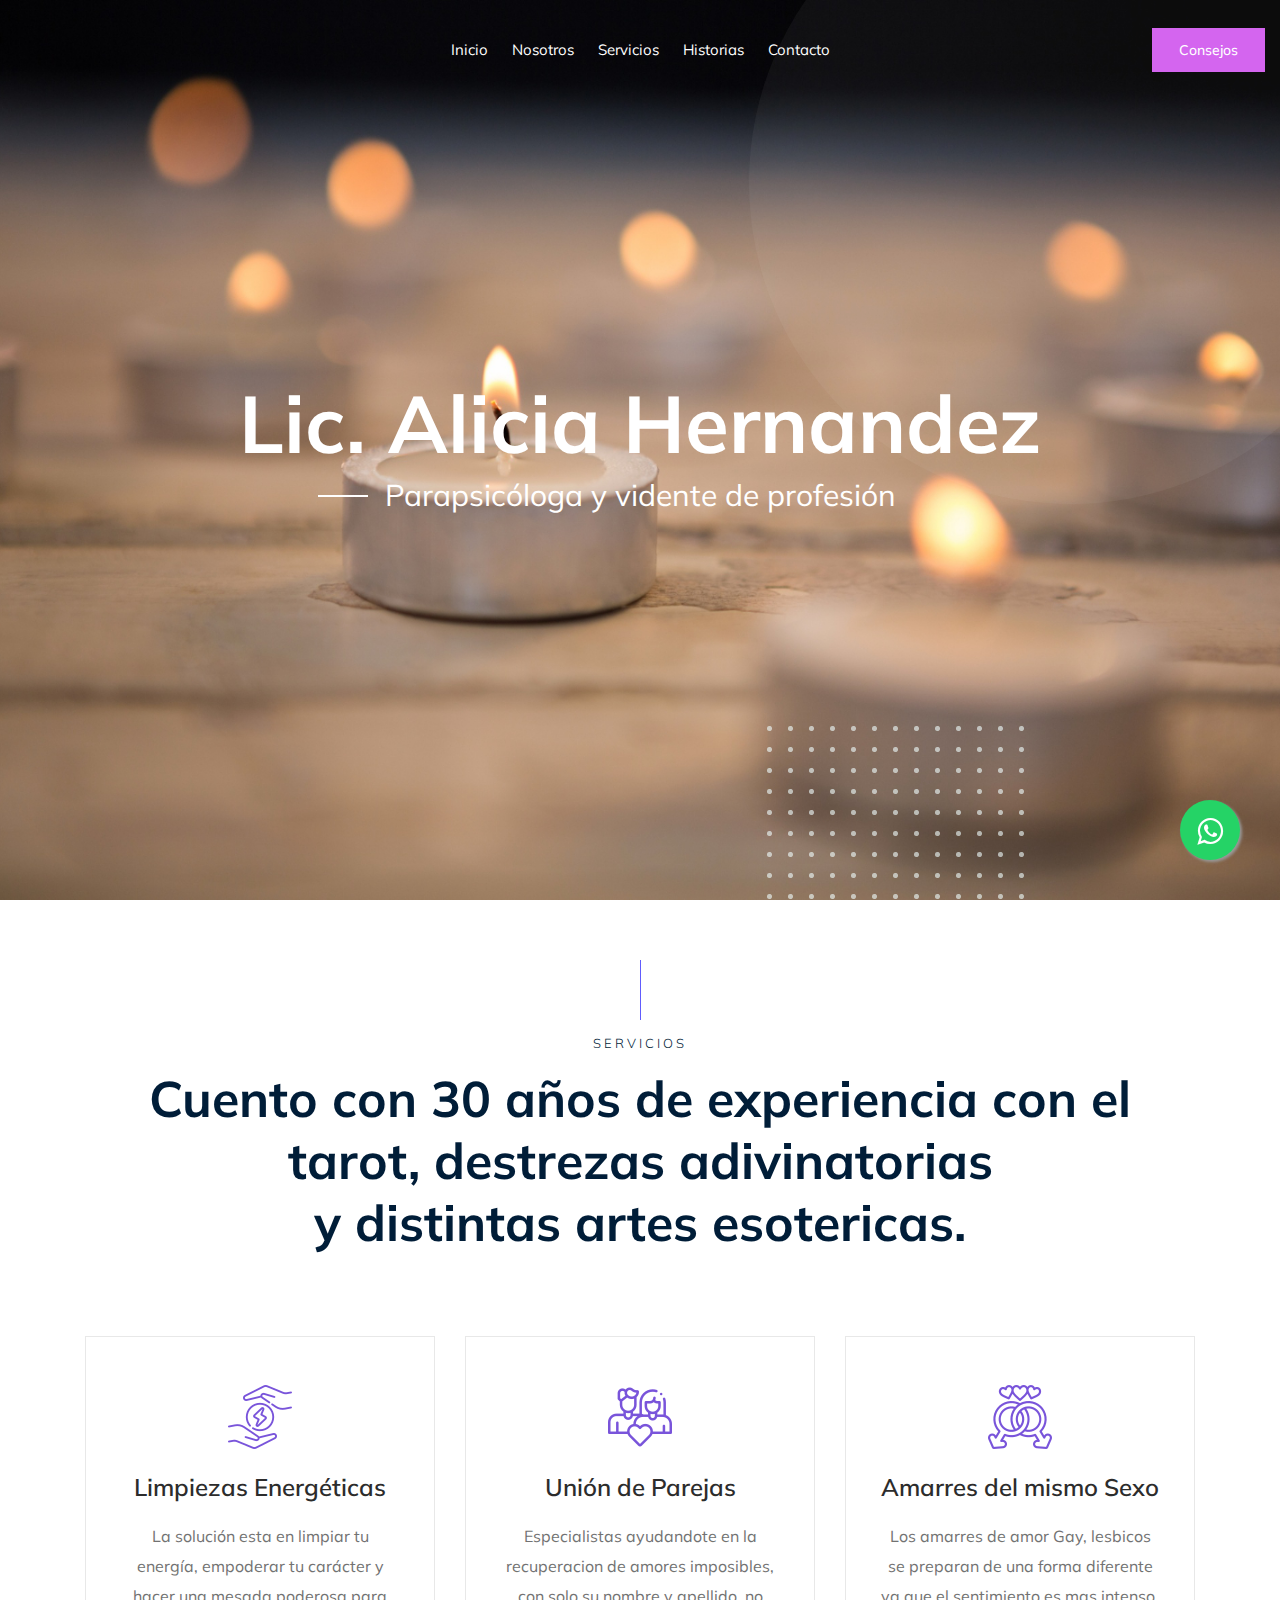
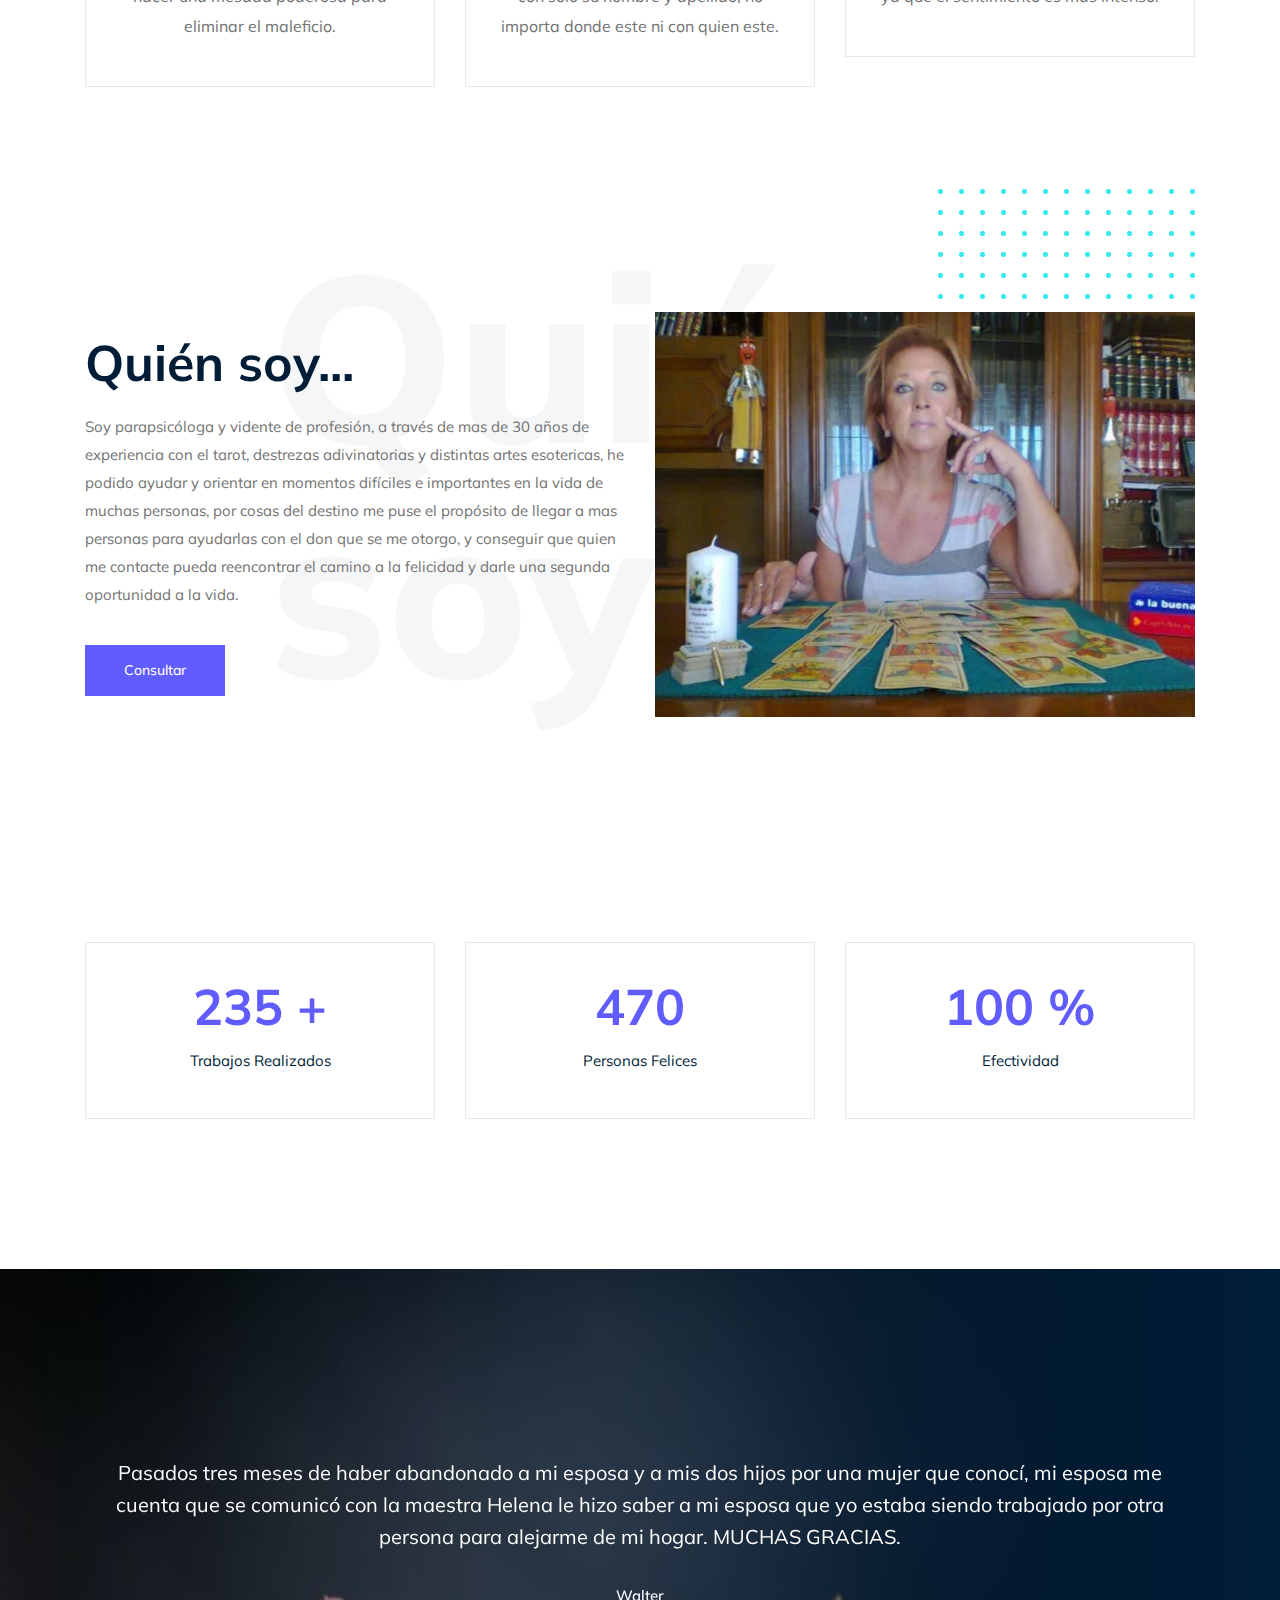
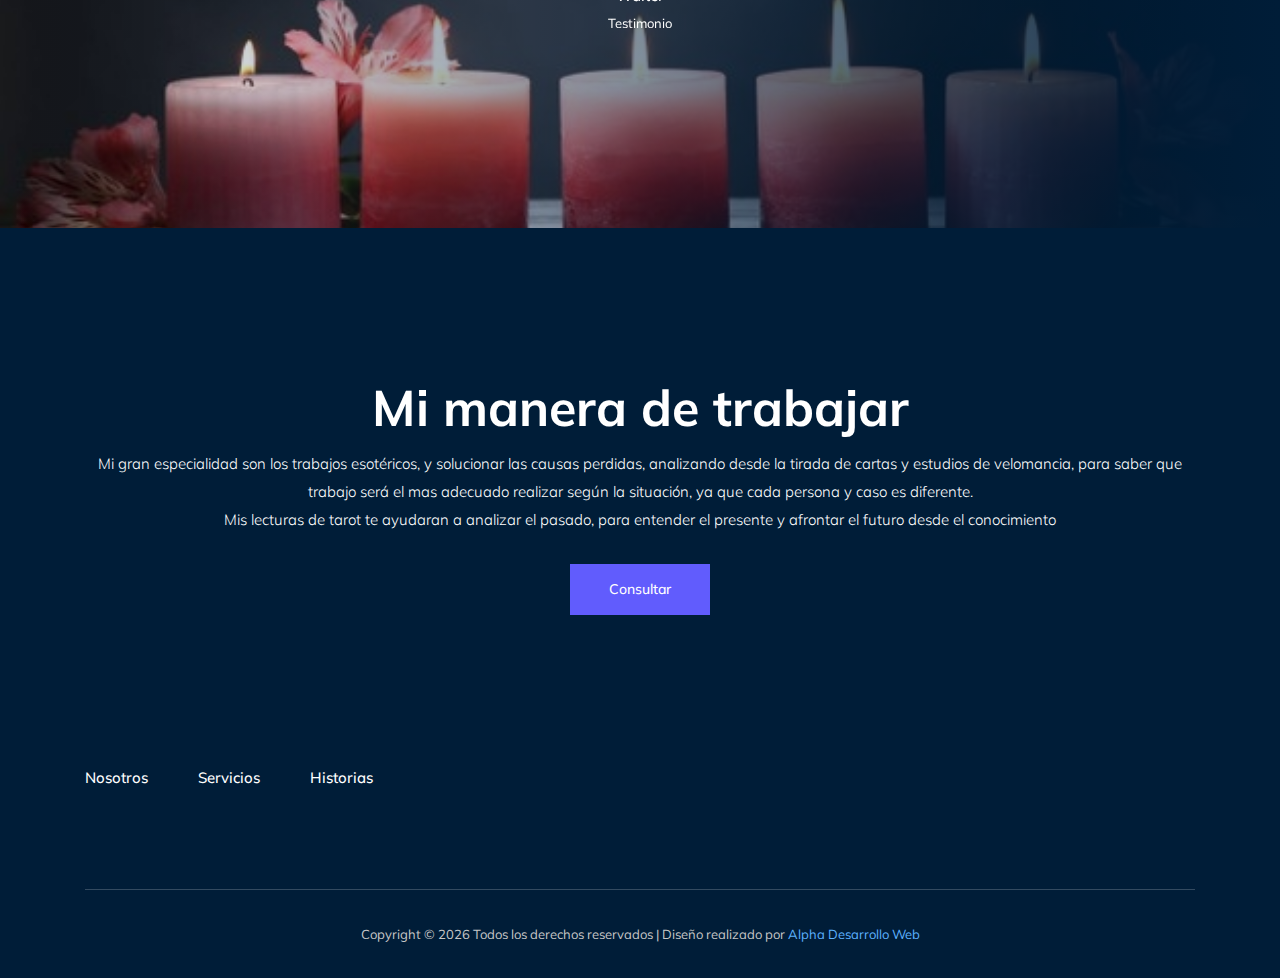
==== commit 8c20d7fa: "agregue whatsapp y formulario" ====
--- a/index.html
+++ b/index.html
@@ -31,6 +31,10 @@
     <!--[if lte IE 9]>
             <p class="browserupgrade">You are using an <strong>outdated</strong> browser. Please <a href="https://browsehappy.com/">upgrade your browser</a> to improve your experience and security.</p>
         <![endif]-->
+        <link rel="stylesheet" href="https://maxcdn.bootstrapcdn.com/font-awesome/4.5.0/css/font-awesome.min.css">
+        <a href="https://api.whatsapp.com/send?phone=51955081075&text=Hola%21%20Quisiera%20m%C3%A1s%20informaci%C3%B3n%20sobre%20Varela%202." class="float" target="_blank">
+        <i class="fa fa-whatsapp my-float"></i>
+        </a>
 
     <!-- header-start -->
     <header>
--- a/css/style.css
+++ b/css/style.css
@@ -20,7 +20,31 @@
 @import url("https://fonts.googleapis.com/css?family=Muli:300,300i,400,400i,600,600i,700,700i,800,800i,900&display=swap");
 
 /* line 5, ../../Arafath/CL/CL October/218 PORTFOLIO/HTML/scss/theme-default.scss */
-
+/* whatsapp */
+
+.float{
+	position:fixed;
+	width:60px;
+	height:60px;
+	bottom:40px;
+	right:40px;
+	background-color:#25d366;
+	color:#FFF;
+	border-radius:50px;
+	text-align:center;
+  font-size:30px;
+	box-shadow: 2px 2px 3px #999;
+  z-index:100;
+}
+.float:hover {
+	text-decoration: none;
+	color: #25d366;
+  background-color:#fff;
+}
+
+.my-float{
+	margin-top:16px;
+}
 body {
     font-family: "Muli", sans-serif;
     font-weight: normal;
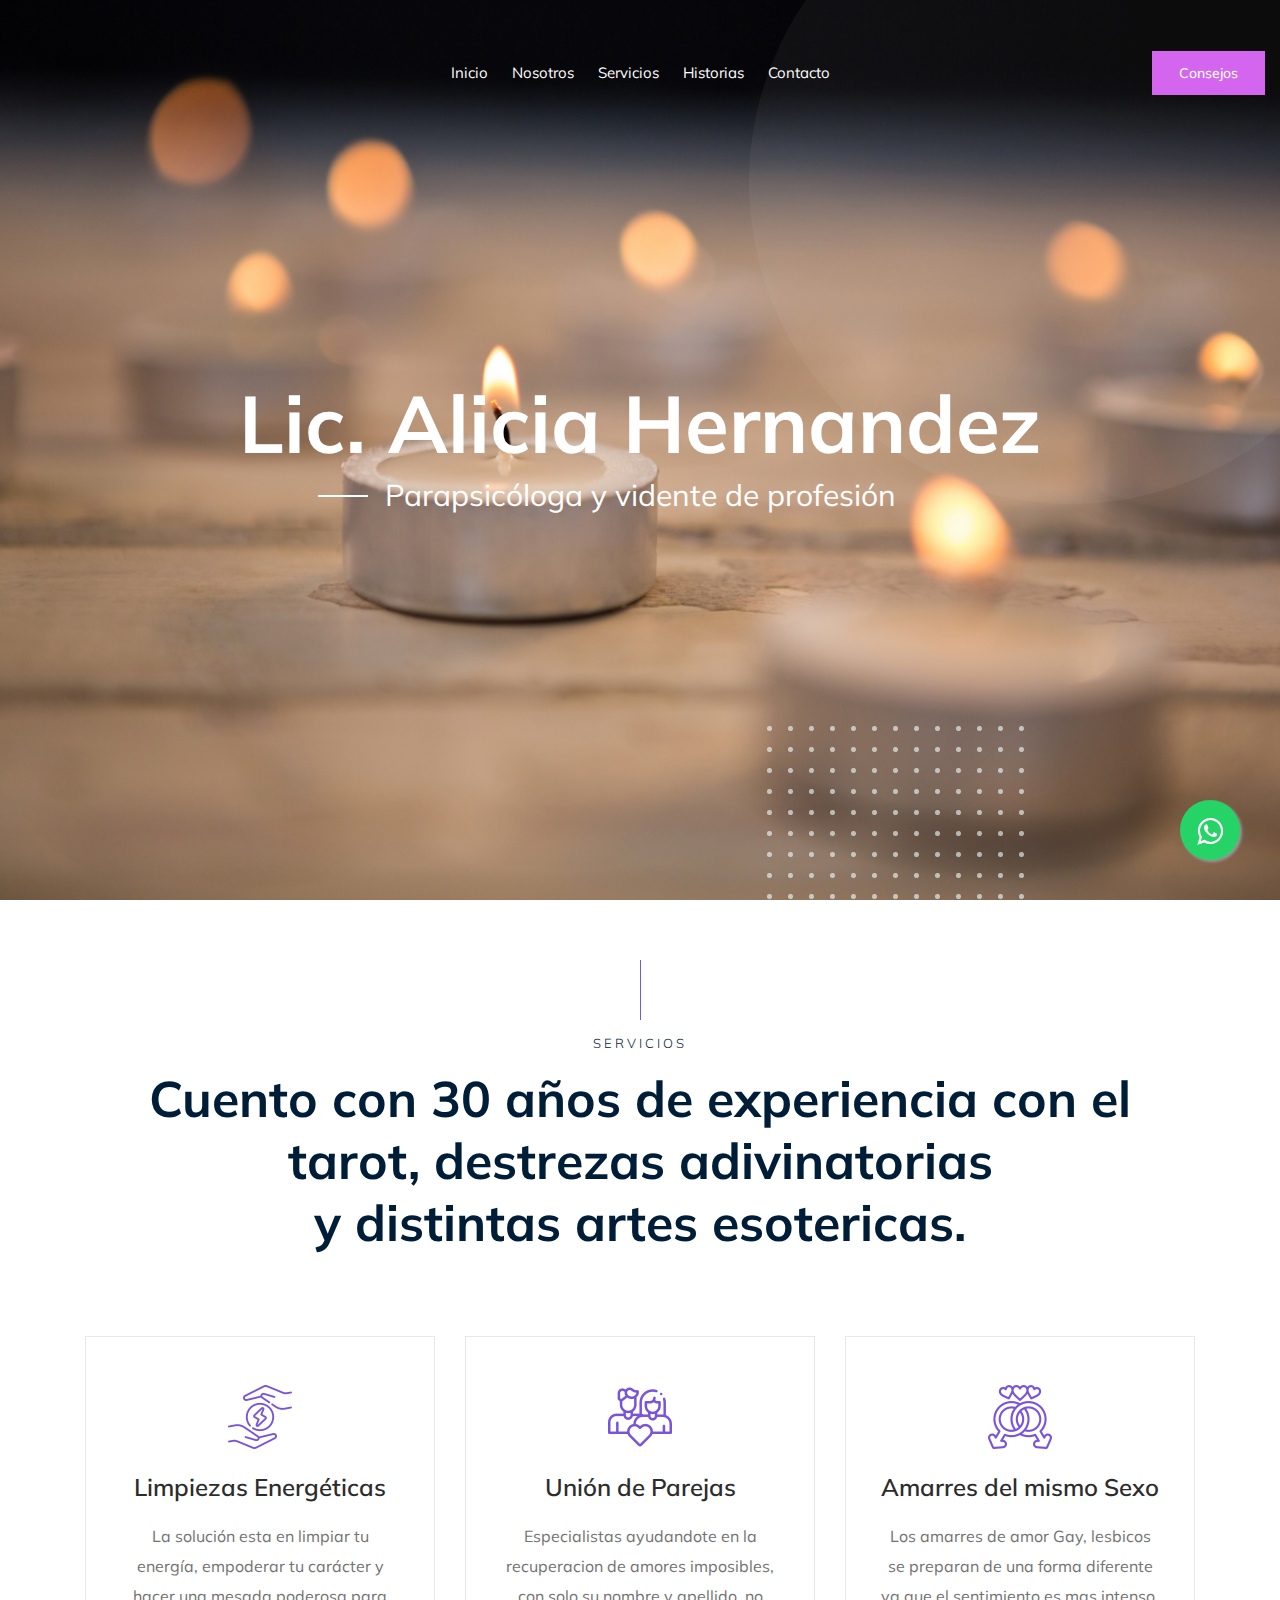
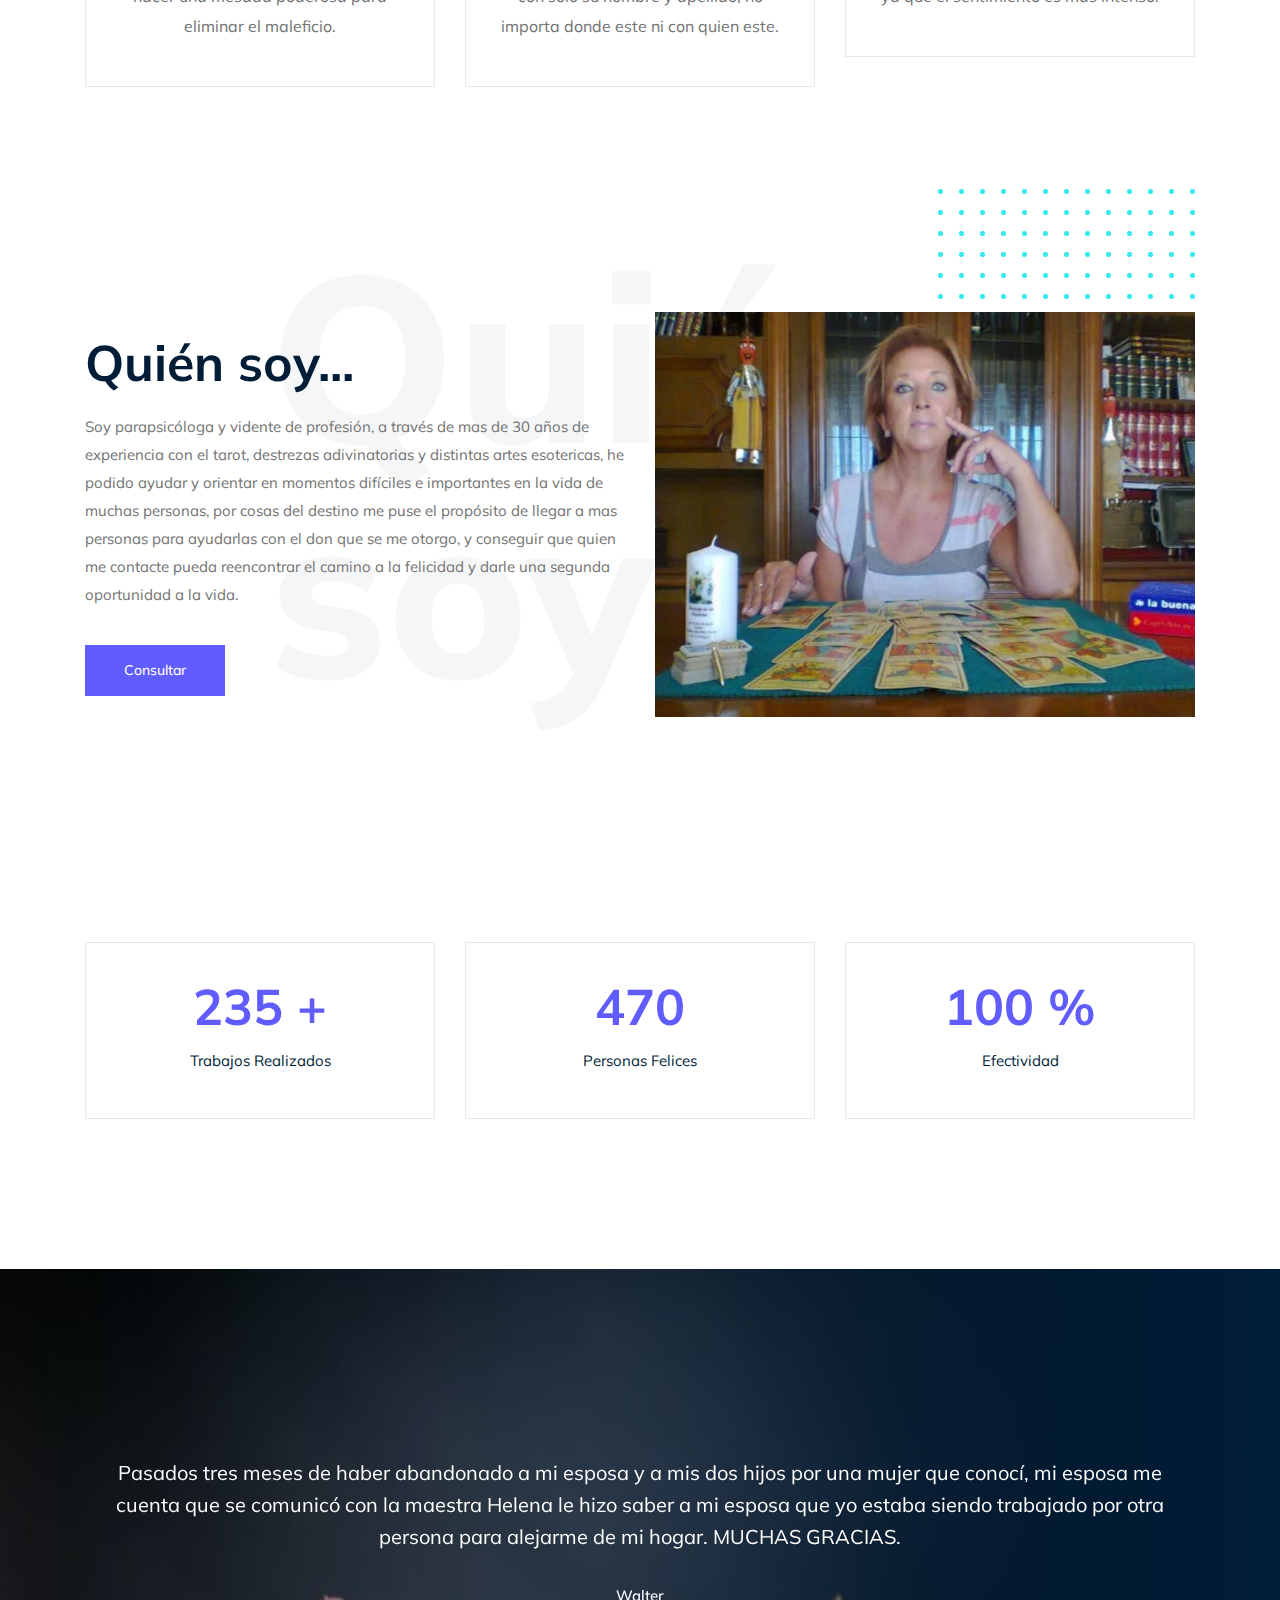
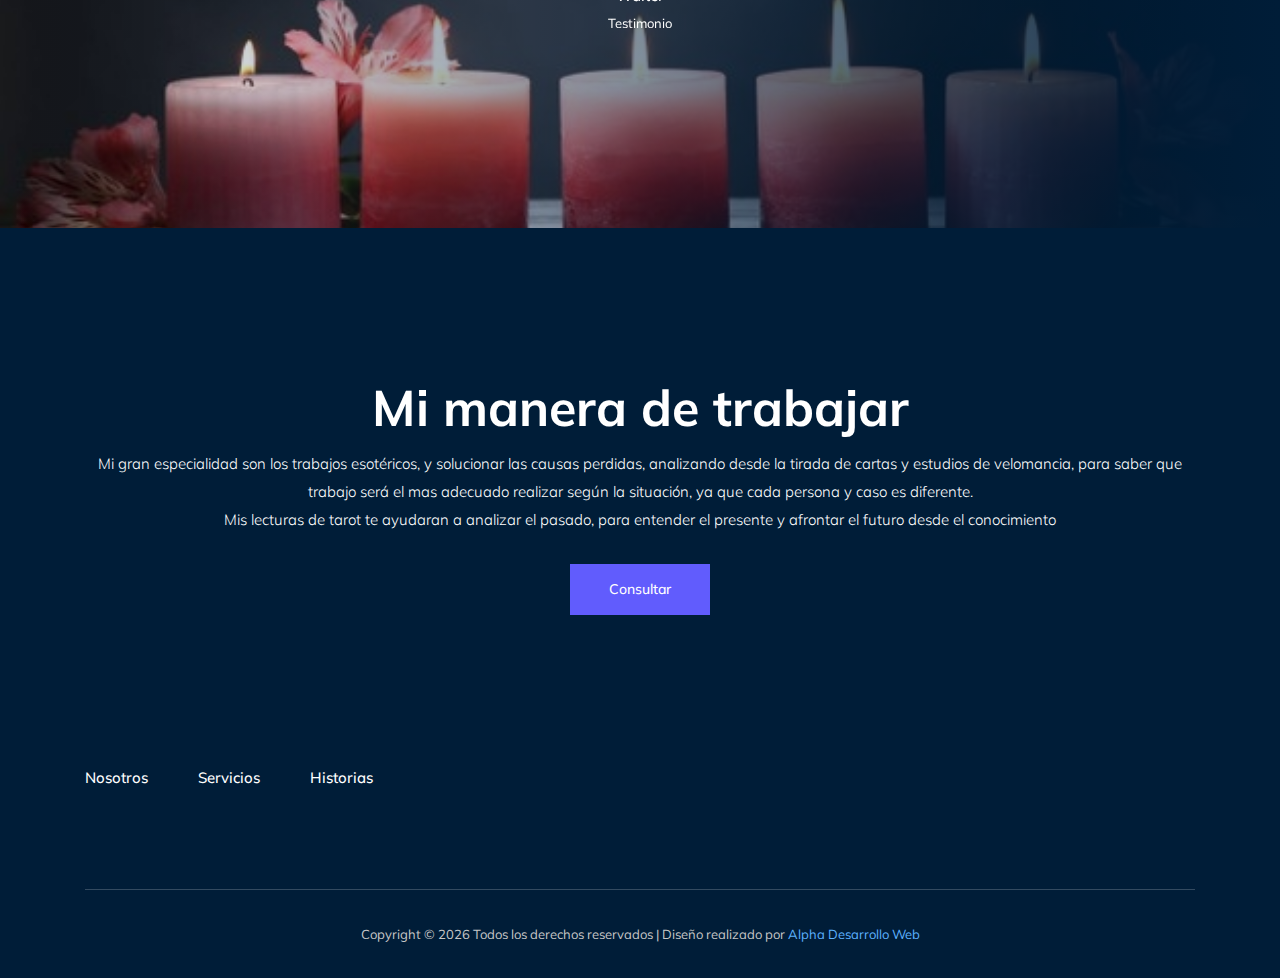
==== commit ede572b3: "Seo y Mail" ====
--- a/index.html
+++ b/index.html
@@ -5,8 +5,9 @@
     <meta charset="utf-8">
     <meta http-equiv="x-ua-compatible" content="ie=edge">
     <title>Orientación</title>
-    <meta name="description" content="Orientación sobre el amor">
+    <meta name="description" content="Orientación sobre el amor, unión de parejas, ayuda matrimonial, consejos familiares">
     <meta name="viewport" content="width=device-width, initial-scale=1">
+    <link rel="canonical" href="https://www.tu-amarre.com/" />
 
     <!-- <link rel="manifest" href="site.webmanifest"> -->
     <!-- Place favicon.ico in the root directory -->
@@ -31,10 +32,10 @@
     <!--[if lte IE 9]>
             <p class="browserupgrade">You are using an <strong>outdated</strong> browser. Please <a href="https://browsehappy.com/">upgrade your browser</a> to improve your experience and security.</p>
         <![endif]-->
-        <link rel="stylesheet" href="https://maxcdn.bootstrapcdn.com/font-awesome/4.5.0/css/font-awesome.min.css">
-        <a href="https://api.whatsapp.com/send?phone=51955081075&text=Hola%21%20Quisiera%20m%C3%A1s%20informaci%C3%B3n%20sobre%20Varela%202." class="float" target="_blank">
+    <link rel="stylesheet" href="https://maxcdn.bootstrapcdn.com/font-awesome/4.5.0/css/font-awesome.min.css">
+    <a href="https://api.whatsapp.com/send?phone=+543536579442&text=Hola%21%20Quisiera%20m%C3%A1s%20informaci%C3%B3n%20%20%20." class="float" target="_blank">
         <i class="fa fa-whatsapp my-float"></i>
-        </a>
+    </a>
 
     <!-- header-start -->
     <header>
@@ -64,7 +65,7 @@
                         <div class="col-xl-3 col-lg-3 d-none d-lg-block">
                             <div class="Appointment">
                                 <div class="book_btn d-none d-lg-block">
-                                    <a href="#">Consejos</a>
+                                    <a href="https://api.whatsapp.com/send?phone=+543536579442&text=Hola%21%20Quisiera%20m%C3%A1s%20informaci%C3%B3n%20%20%20.">Consejos</a>
                                 </div>
                             </div>
                         </div>
@@ -162,7 +163,7 @@
                             de muchas personas, por cosas del destino me puse el propósito de llegar a mas personas para ayudarlas con el don que se me otorgo, y conseguir que quien me contacte pueda reencontrar el camino a la felicidad y darle una segunda
                             oportunidad a la vida.</p>
                         <div class="download_cv">
-                            <a class="boxed-btn3" href="#">Consultar</a>
+                            <a class="boxed-btn3" href="https://api.whatsapp.com/send?phone=+543536579442&text=Hola%21%20Quisiera%20m%C3%A1s%20informaci%C3%B3n%20%20%20.">Consultar</a>
                         </div>
                     </div>
                 </div>
@@ -275,7 +276,7 @@
                         <h3>Mi manera de trabajar</h3>
                         <p>Mi gran especialidad son los trabajos esotéricos, y solucionar las causas perdidas, analizando desde la tirada de cartas y estudios de velomancia, para saber que trabajo será el mas adecuado realizar según la situación, ya que
                             cada persona y caso es diferente. <br> Mis lecturas de tarot te ayudaran a analizar el pasado, para entender el presente y afrontar el futuro desde el conocimiento</p>
-                        <a class="boxed-btn3" href="#">Consultar</a>
+                        <a class="boxed-btn3" href="https://api.whatsapp.com/send?phone=+543536579442&text=Hola%21%20Quisiera%20m%C3%A1s%20informaci%C3%B3n%20%20%20.">Consultar</a>
                     </div>
                 </div>
             </div>
@@ -290,9 +291,9 @@
                     <div class="col-xl-6 col-md-6">
                         <div class="menu_links">
                             <ul>
-                                <li><a href="#">Nosotros</a></li>
-                                <li><a href="#">Servicios</a></li>
-                                <li><a href="#">Historias</a></li>
+                                <li><a href="about.html">Nosotros</a></li>
+                                <li><a href="services.html">Servicios</a></li>
+                                <li><a href="portfolio.html">Historias</a></li>
                             </ul>
                         </div>
                     </div>
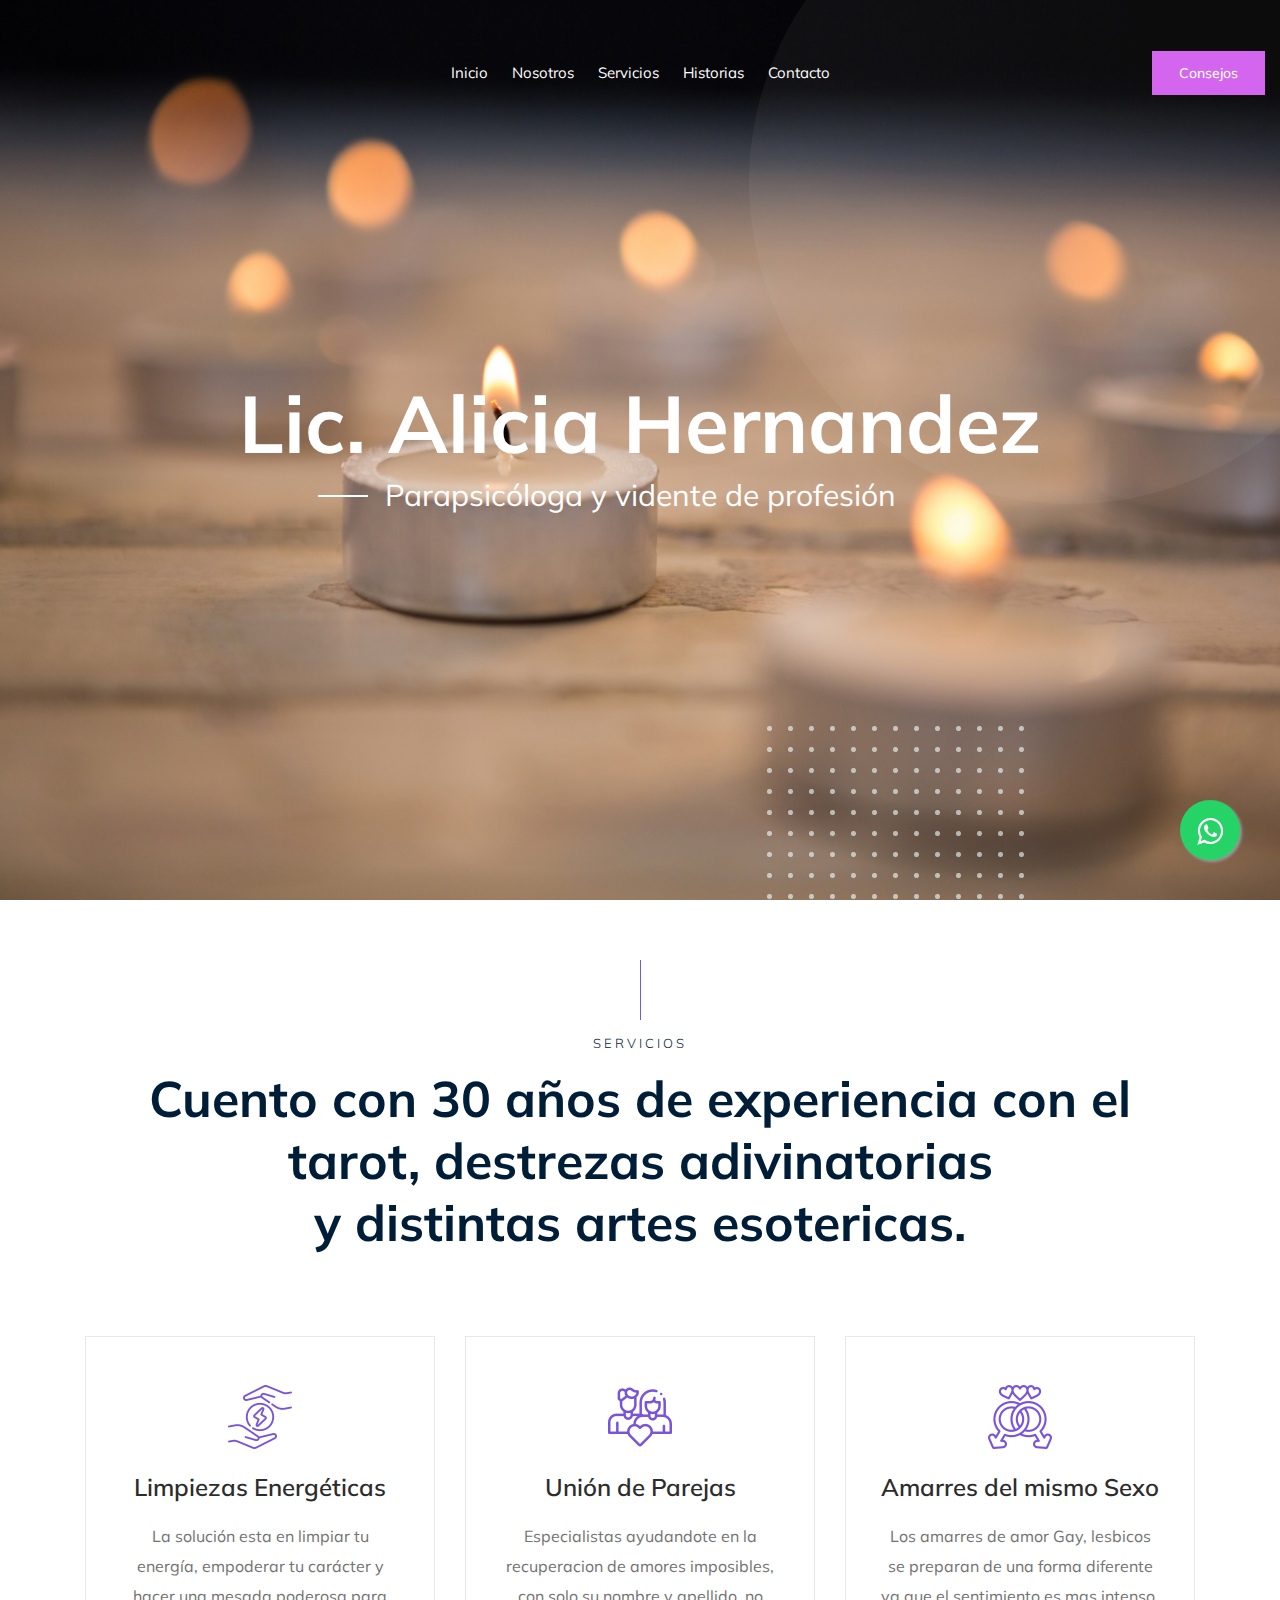
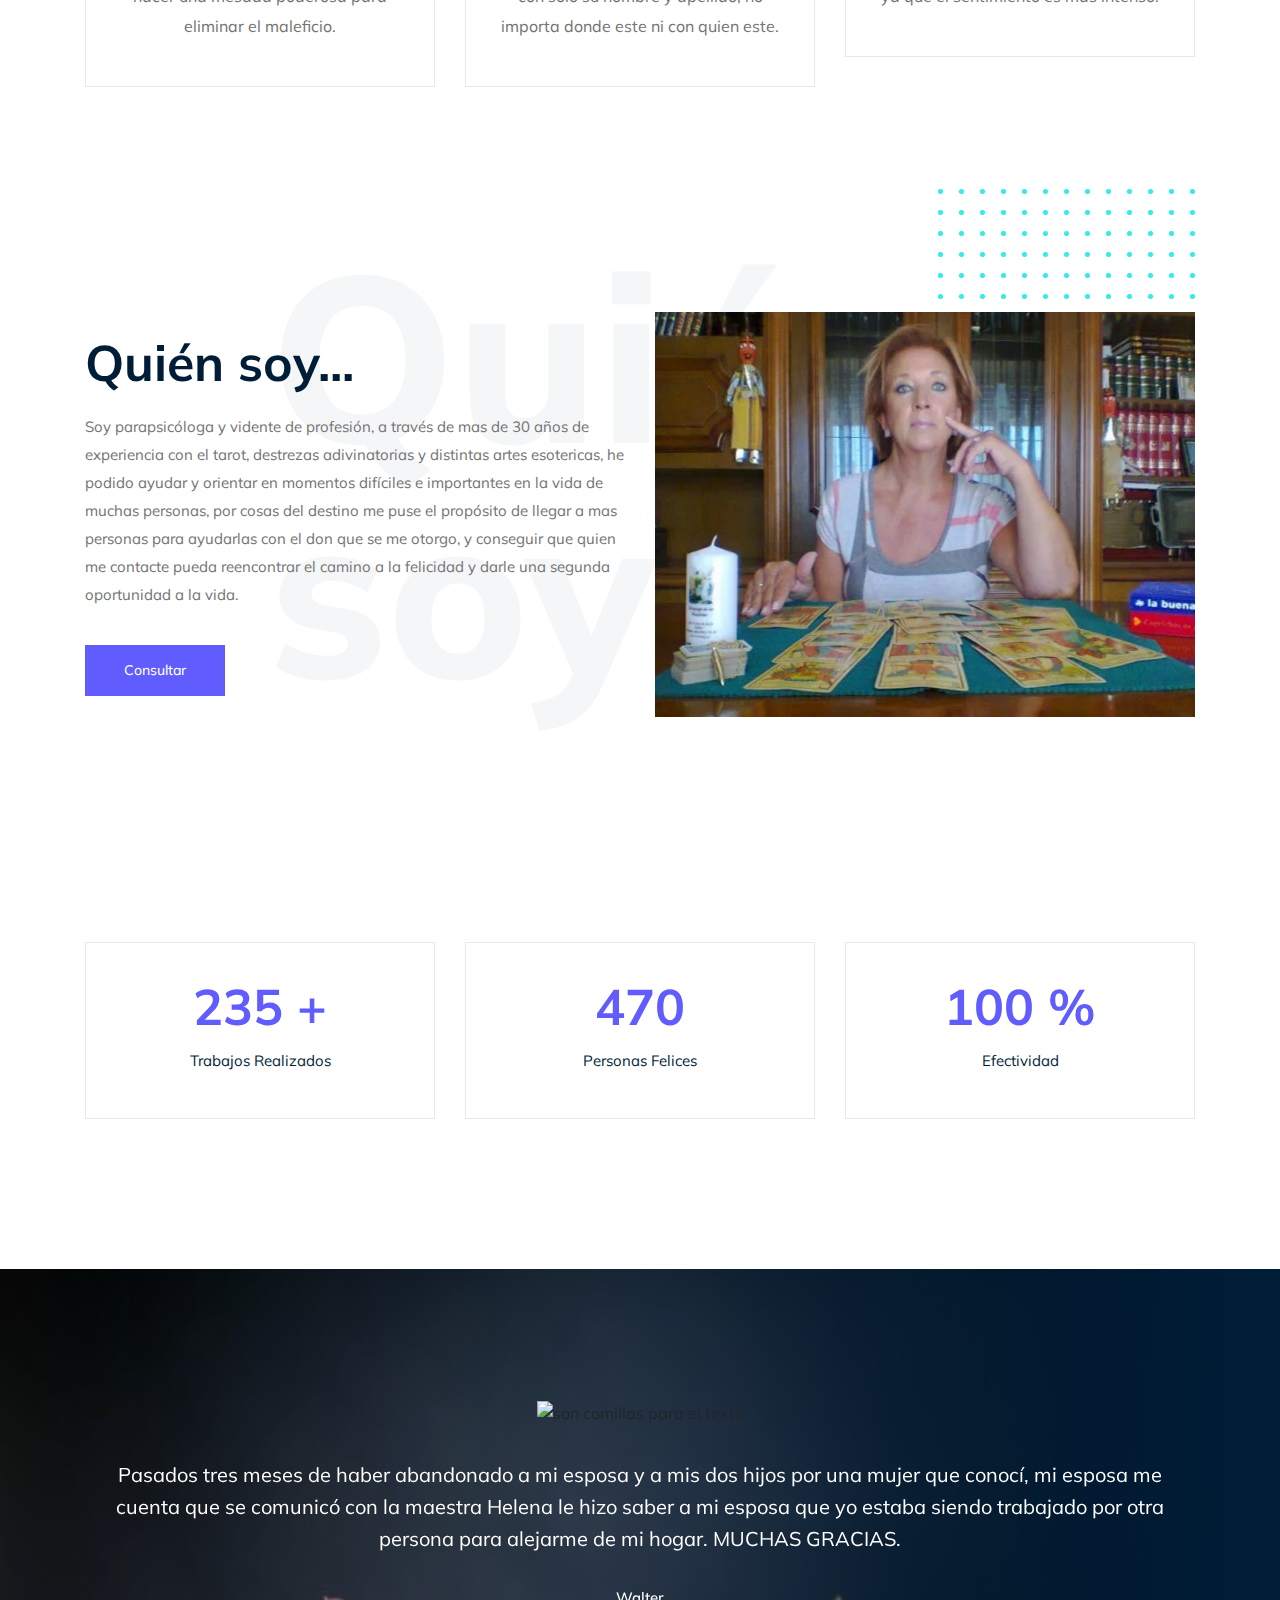
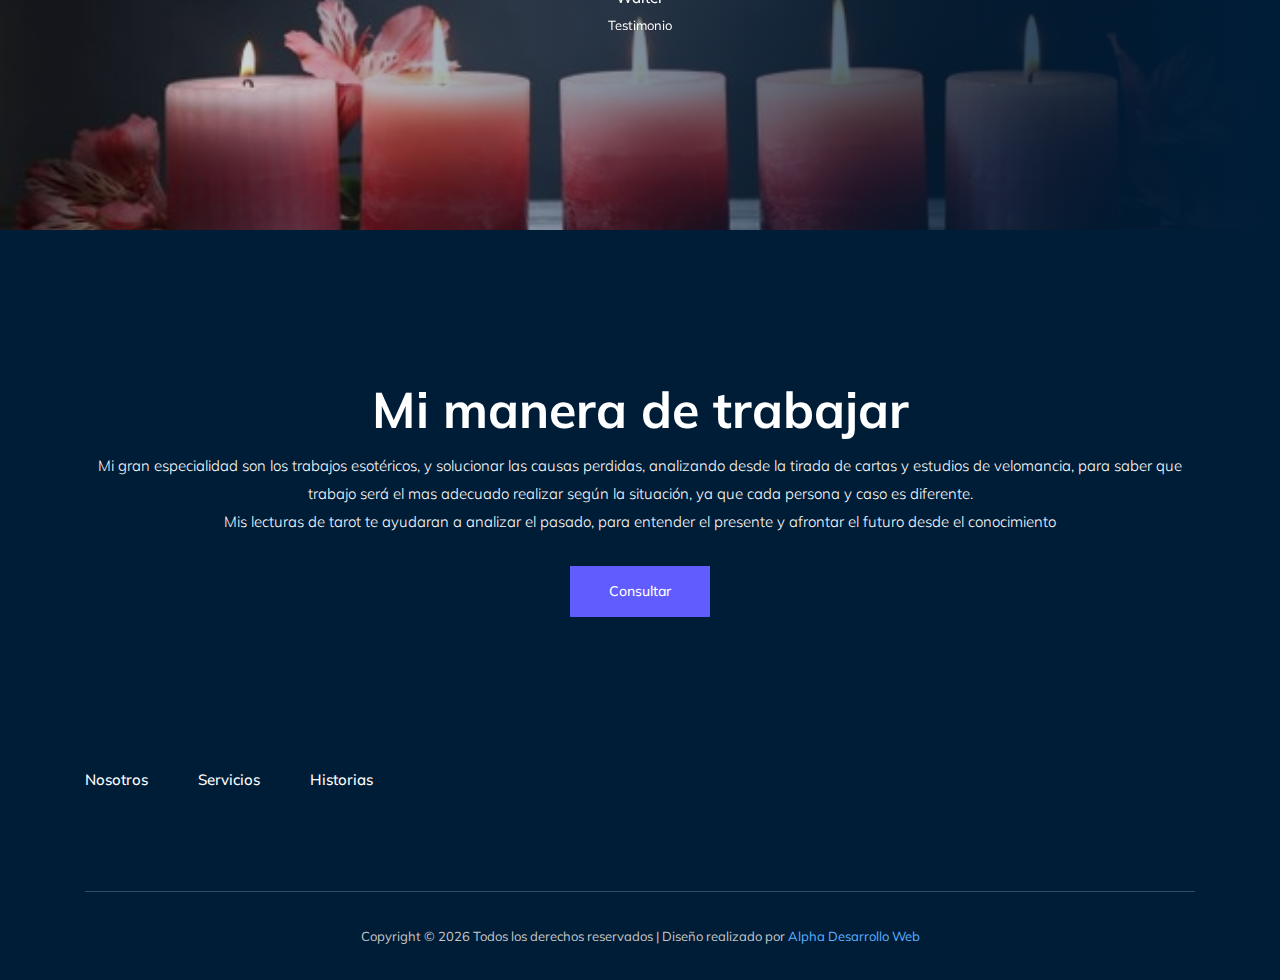
==== commit 5b19c11a: "mejoras Seo" ====
--- a/index.html
+++ b/index.html
@@ -4,10 +4,11 @@
 <head>
     <meta charset="utf-8">
     <meta http-equiv="x-ua-compatible" content="ie=edge">
-    <title>Orientación</title>
+    <title>Orientación con especialización en el Amor, pautas amorosas</title>
     <meta name="description" content="Orientación sobre el amor, unión de parejas, ayuda matrimonial, consejos familiares">
     <meta name="viewport" content="width=device-width, initial-scale=1">
-    <link rel="canonical" href="https://www.tu-amarre.com/" />
+    <meta name="robots" content="INDEX,FOLLOW">
+    <link rel=“canonical” href=“https://tarotconamor.com/tarotconamor-index” />
 
     <!-- <link rel="manifest" href="site.webmanifest"> -->
     <!-- Place favicon.ico in the root directory -->
@@ -91,9 +92,9 @@
                 <div class="row align-items-center">
                     <div class="col-xl-12">
                         <div class="slider_text text-center">
-                            <h3>
+                            <h1>
                                 Lic. Alicia Hernandez
-                            </h3>
+                            </h1>
                             <span>Parapsicóloga y vidente de profesión</span>
                         </div>
                     </div>
@@ -221,7 +222,7 @@
                         <div class="single_carousel">
                             <div class="single_testmonial text-center">
                                 <div class="quote">
-                                    <img src="img/testmonial/quote.svg" alt="">
+                                    <img src="img/testmonial/quote.svg" alt="son comillas para el texto">
                                 </div>
                                 <p>Pasados tres meses de haber abandonado a mi esposa y a mis dos hijos por una mujer que conocí, mi esposa me cuenta que se comunicó <br> con la maestra Helena le hizo saber a mi esposa que yo estaba <br> siendo trabajado
                                     por otra persona para alejarme de mi hogar. MUCHAS GRACIAS. </p>
@@ -235,7 +236,7 @@
                         <div class="single_carousel">
                             <div class="single_testmonial text-center">
                                 <div class="quote">
-                                    <img src="img/testmonial/quote.svg" alt="">
+                                    <img src="img/testmonial/quote.svg" alt="son comillas para el texto">
                                 </div>
                                 <p>Escribo este testimonio no solo por un dar un agradecimiento infinito si no también para que otras personas que al igual que yo <br> ufrían día y noche sin encontrar una luz una salida tengan la oportunidad de recibir una
                                     orientación sincera y <br> profesional con la cual encuentren paz y solución definitiva a sus problemas. Gracias Helena puedo decir que soy feliz de nuevo.
@@ -250,7 +251,7 @@
                         <div class="single_carousel">
                             <div class="single_testmonial text-center">
                                 <div class="quote">
-                                    <img src="img/testmonial/quote.svg" alt="">
+                                    <img src="img/testmonial/quote.svg" alt="son comillas para el texto">
                                 </div>
                                 <p>Les contare que me engañaron en varias oportunidades, Hasta que conocí a Helena por un anuncio que circulaba en Internet, la contacte, conversamos y me pidió que le contara mi problema para ver si podía ayudarme y <br>                                    me dijo que si había solución, pero al final con tanta duda quede con Helena para que hiciera el trabajo de amarre, en menos de lo que yo esperaba después de hacer el trabajo <br> de amarre mi pareja regresó. Ella regreso
                                     gracias al trabajo del la maestra Helena, recomiendo ciegamente sus trabajos. </p>
--- a/css/style.css
+++ b/css/style.css
@@ -20,31 +20,35 @@
 @import url("https://fonts.googleapis.com/css?family=Muli:300,300i,400,400i,600,600i,700,700i,800,800i,900&display=swap");
 
 /* line 5, ../../Arafath/CL/CL October/218 PORTFOLIO/HTML/scss/theme-default.scss */
+
+
 /* whatsapp */
 
-.float{
-	position:fixed;
-	width:60px;
-	height:60px;
-	bottom:40px;
-	right:40px;
-	background-color:#25d366;
-	color:#FFF;
-	border-radius:50px;
-	text-align:center;
-  font-size:30px;
-	box-shadow: 2px 2px 3px #999;
-  z-index:100;
-}
+.float {
+    position: fixed;
+    width: 60px;
+    height: 60px;
+    bottom: 40px;
+    right: 40px;
+    background-color: #25d366;
+    color: #FFF;
+    border-radius: 50px;
+    text-align: center;
+    font-size: 30px;
+    box-shadow: 2px 2px 3px #999;
+    z-index: 100;
+}
+
 .float:hover {
-	text-decoration: none;
-	color: #25d366;
-  background-color:#fff;
-}
-
-.my-float{
-	margin-top:16px;
-}
+    text-decoration: none;
+    color: #25d366;
+    background-color: #fff;
+}
+
+.my-float {
+    margin-top: 16px;
+}
+
 body {
     font-family: "Muli", sans-serif;
     font-weight: normal;
@@ -1908,7 +1912,7 @@
 
 /* line 141, ../../Arafath/CL/CL October/218 PORTFOLIO/HTML/scss/_slider.scss */
 
-.slider_area .single_slider .slider_text h3 {
+.slider_area .single_slider .slider_text h1 {
     color: #FFF;
     font-family: "Muli", sans-serif;
     font-size: 80px;
@@ -1920,21 +1924,21 @@
 
 @media (max-width: 767px) {
     /* line 149, ../../Arafath/CL/CL October/218 PORTFOLIO/HTML/scss/_slider.scss */
-    .slider_area .single_slider .slider_text h3 br {
+    .slider_area .single_slider .slider_text h1 br {
         display: none;
     }
 }
 
 @media (min-width: 768px) and (max-width: 991px) {
     /* line 149, ../../Arafath/CL/CL October/218 PORTFOLIO/HTML/scss/_slider.scss */
-    .slider_area .single_slider .slider_text h3 br {
+    .slider_area .single_slider .slider_text h1 br {
         display: none;
     }
 }
 
 @media (min-width: 992px) and (max-width: 1200px) {
     /* line 149, ../../Arafath/CL/CL October/218 PORTFOLIO/HTML/scss/_slider.scss */
-    .slider_area .single_slider .slider_text h3 br {
+    .slider_area .single_slider .slider_text h1 br {
         display: none;
     }
 }
@@ -1942,13 +1946,13 @@
 
 /* line 160, ../../Arafath/CL/CL October/218 PORTFOLIO/HTML/scss/_slider.scss */
 
-.slider_area .single_slider .slider_text h3 span {
+.slider_area .single_slider .slider_text h1 span {
     font-weight: 700;
 }
 
 @media (max-width: 767px) {
     /* line 141, ../../Arafath/CL/CL October/218 PORTFOLIO/HTML/scss/_slider.scss */
-    .slider_area .single_slider .slider_text h3 {
+    .slider_area .single_slider .slider_text h1 {
         font-size: 30px;
         line-height: 35px;
     }
@@ -1956,7 +1960,7 @@
 
 @media (min-width: 768px) and (max-width: 991px) {
     /* line 141, ../../Arafath/CL/CL October/218 PORTFOLIO/HTML/scss/_slider.scss */
-    .slider_area .single_slider .slider_text h3 {
+    .slider_area .single_slider .slider_text h1 {
         font-size: 30px;
         line-height: 35px;
     }
@@ -1964,7 +1968,7 @@
 
 @media (min-width: 992px) and (max-width: 1200px) {
     /* line 141, ../../Arafath/CL/CL October/218 PORTFOLIO/HTML/scss/_slider.scss */
-    .slider_area .single_slider .slider_text h3 {
+    .slider_area .single_slider .slider_text h1 {
         font-size: 45px;
         letter-spacing: 3px;
         line-height: 55px;
